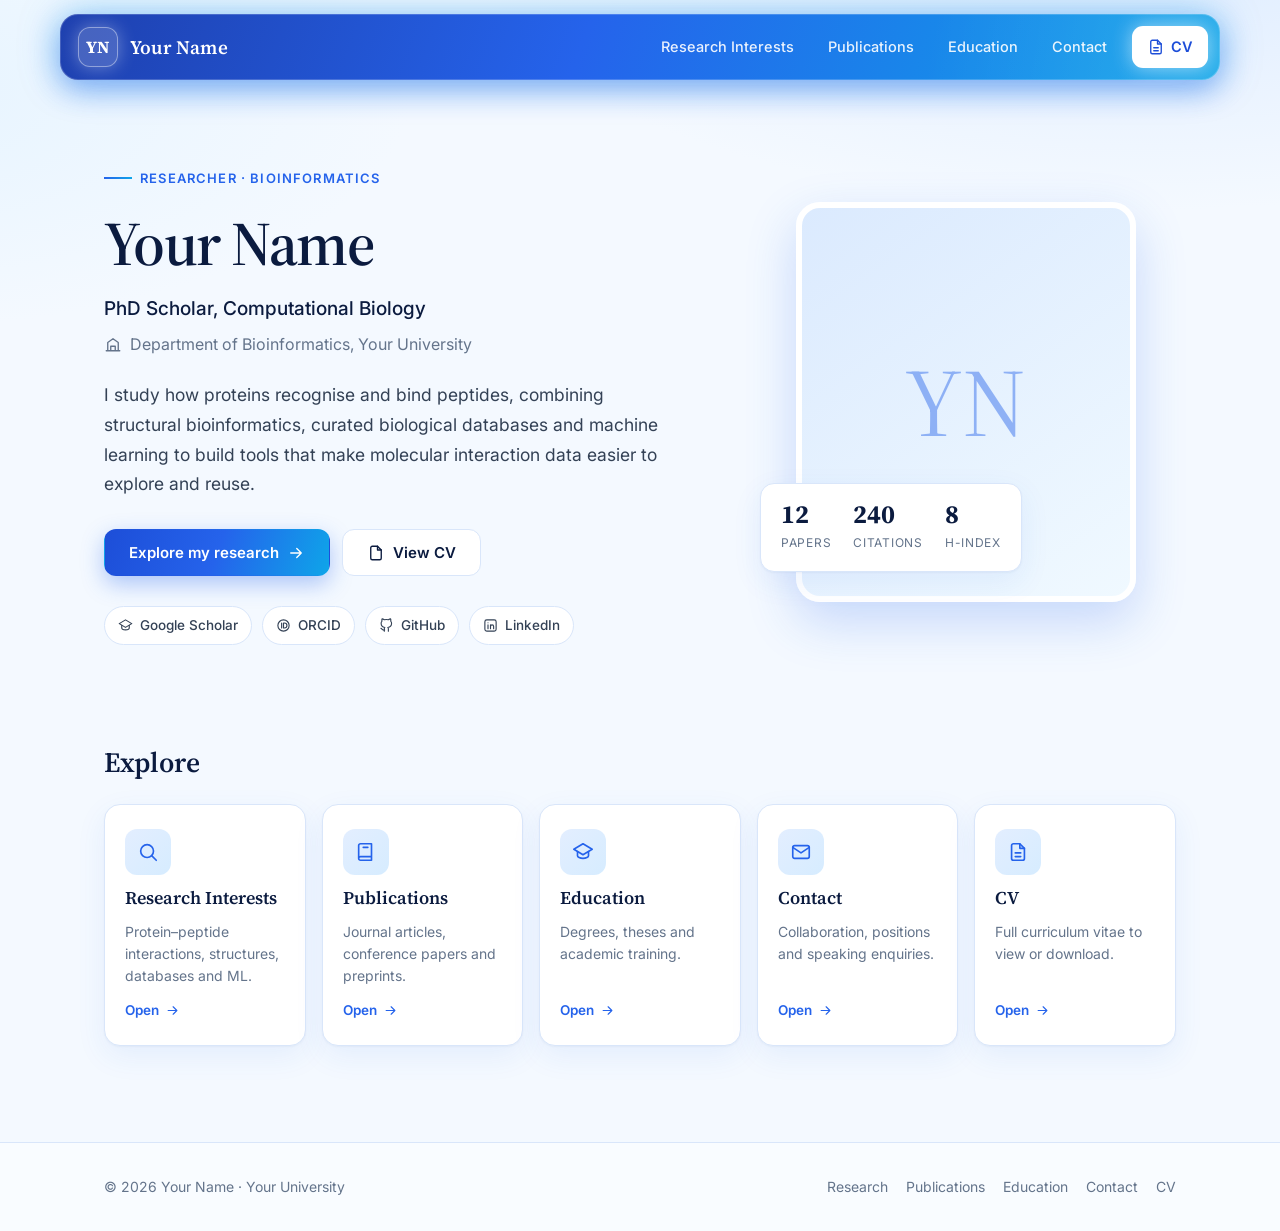
==== index.html @ ebce8772 "Add files via upload" ====
<!DOCTYPE html>
<html lang="en">
<head>
  <meta charset="UTF-8">
  <meta name="viewport" content="width=device-width, initial-scale=1.0">
  <meta name="description" content="Academic portfolio of Your Name — research in bioinformatics and protein–peptide interactions.">
  <title>Your Name | Researcher</title>
  <link rel="preconnect" href="https://fonts.googleapis.com">
  <link rel="preconnect" href="https://fonts.gstatic.com" crossorigin>
  <link href="https://fonts.googleapis.com/css2?family=Inter:wght@400;500;600;700&family=Source+Serif+4:opsz,wght@8..60,500;8..60,600;8..60,700&display=swap" rel="stylesheet">
  <link rel="stylesheet" href="styles.css">
</head>
<body>

<header class="site-header">
  <div class="navbar">
    <a href="index.html" class="brand" aria-label="Home">
      <span class="brand-mark">YN</span>
      <span class="brand-name">Your Name</span>
    </a>
    <button class="menu-toggle" id="menuToggle" aria-label="Open menu" aria-expanded="false">
      <svg class="icon" viewBox="0 0 24 24"><path d="M4 7h16M4 12h16M4 17h16"/></svg>
    </button>
    <ul class="nav-links" id="navLinks">
      <li><a href="research.html">Research Interests</a></li>
      <li><a href="publications.html">Publications</a></li>
      <li><a href="education.html">Education</a></li>
      <li><a href="contact.html">Contact</a></li>
      <li><a href="cv.html" class="nav-cv"><svg class="icon" viewBox="0 0 24 24"><path d="M14 3H7a2 2 0 0 0-2 2v14a2 2 0 0 0 2 2h10a2 2 0 0 0 2-2V8z"/><path d="M14 3v5h5M9 13h6M9 17h6"/></svg>CV</a></li>
    </ul>
  </div>
</header>

<main>
  <section class="hero">
    <div class="container hero-grid">
      <div class="reveal">
        <div class="eyebrow">Researcher · Bioinformatics</div>
        <h1>Your Name</h1>
        <div class="role">PhD Scholar, Computational Biology</div>
        <div class="affil">
          <svg class="icon" viewBox="0 0 24 24"><path d="M3 21h18M5 21V10l7-5 7 5v11M9 21v-6h6v6"/></svg>
          Department of Bioinformatics, Your University
        </div>
        <p class="lead">
          I study how proteins recognise and bind peptides, combining structural bioinformatics,
          curated biological databases and machine learning to build tools that make
          molecular interaction data easier to explore and reuse.
        </p>
        <div class="btn-row">
          <a href="research.html" class="btn btn-primary">
            Explore my research
            <svg class="icon" viewBox="0 0 24 24"><path d="M5 12h14M13 6l6 6-6 6"/></svg>
          </a>
          <a href="cv.html" class="btn btn-ghost">
            <svg class="icon" viewBox="0 0 24 24"><path d="M14 3H7a2 2 0 0 0-2 2v14a2 2 0 0 0 2 2h10a2 2 0 0 0 2-2V8z"/><path d="M14 3v5h5"/></svg>
            View CV
          </a>
        </div>
        <div class="socials">
          <a class="social" href="https://scholar.google.com/" target="_blank" rel="noopener">
            <svg class="icon" viewBox="0 0 24 24"><path d="M2 9l10-6 10 6-10 6z"/><path d="M6 11.5V16c0 1.5 2.7 3 6 3s6-1.5 6-3v-4.5"/></svg>Google Scholar</a>
          <a class="social" href="https://orcid.org/" target="_blank" rel="noopener">
            <svg class="icon" viewBox="0 0 24 24"><circle cx="12" cy="12" r="9"/><path d="M9 8v8M12 8h1.5a4 4 0 0 1 0 8H12z"/></svg>ORCID</a>
          <a class="social" href="https://github.com/" target="_blank" rel="noopener">
            <svg class="icon" viewBox="0 0 24 24"><path d="M9 19c-4 1.5-4-2-6-2.5M15 21v-3.5a3 3 0 0 0-.9-2.4c3-.3 6-1.5 6-6.6a5 5 0 0 0-1.4-3.6 4.7 4.7 0 0 0-.1-3.5s-1.1-.3-3.6 1.4a12.4 12.4 0 0 0-6.5 0C6 1.1 4.9 1.4 4.9 1.4a4.7 4.7 0 0 0-.1 3.5A5 5 0 0 0 3.4 8.5c0 5.1 3 6.3 6 6.6a3 3 0 0 0-.9 2.4V21"/></svg>GitHub</a>
          <a class="social" href="https://www.linkedin.com/" target="_blank" rel="noopener">
            <svg class="icon" viewBox="0 0 24 24"><rect x="3" y="3" width="18" height="18" rx="3"/><path d="M8 11v6M8 7.5v.01M12 17v-6M12 13.5a2.5 2.5 0 0 1 5 0V17"/></svg>LinkedIn</a>
        </div>
      </div>

      <div class="portrait-wrap reveal">
        <div class="portrait">
          <!-- Replace profile.jpg with your photo -->
          <img src="profile.jpg" alt="Portrait of Your Name">
          <span class="initials">YN</span>
        </div>
        <div class="stat-card">
          <div class="stat"><strong>12</strong><span>Papers</span></div>
          <div class="stat"><strong>240</strong><span>Citations</span></div>
          <div class="stat"><strong>8</strong><span>h-index</span></div>
        </div>
      </div>
    </div>
  </section>

  <section class="explore">
    <div class="container">
      <h2 class="reveal">Explore</h2>
      <div class="explore-grid">
        <a href="research.html" class="card explore-card reveal">
          <div class="r-icon"><svg class="icon" viewBox="0 0 24 24"><circle cx="11" cy="11" r="7"/><path d="M21 21l-5-5"/></svg></div>
          <h3>Research Interests</h3>
          <p>Protein–peptide interactions, structures, databases and ML.</p>
          <span class="go">Open <svg class="icon" viewBox="0 0 24 24"><path d="M5 12h14M13 6l6 6-6 6"/></svg></span>
        </a>
        <a href="publications.html" class="card explore-card reveal">
          <div class="r-icon"><svg class="icon" viewBox="0 0 24 24"><path d="M4 19V5a2 2 0 0 1 2-2h12v18H6a2 2 0 0 1-2-2zM4 19a2 2 0 0 1 2-2h12M9 7h5"/></svg></div>
          <h3>Publications</h3>
          <p>Journal articles, conference papers and preprints.</p>
          <span class="go">Open <svg class="icon" viewBox="0 0 24 24"><path d="M5 12h14M13 6l6 6-6 6"/></svg></span>
        </a>
        <a href="education.html" class="card explore-card reveal">
          <div class="r-icon"><svg class="icon" viewBox="0 0 24 24"><path d="M2 9l10-6 10 6-10 6z"/><path d="M6 11.5V16c0 1.5 2.7 3 6 3s6-1.5 6-3v-4.5"/></svg></div>
          <h3>Education</h3>
          <p>Degrees, theses and academic training.</p>
          <span class="go">Open <svg class="icon" viewBox="0 0 24 24"><path d="M5 12h14M13 6l6 6-6 6"/></svg></span>
        </a>
        <a href="contact.html" class="card explore-card reveal">
          <div class="r-icon"><svg class="icon" viewBox="0 0 24 24"><rect x="3" y="5" width="18" height="14" rx="2"/><path d="M3 7l9 6 9-6"/></svg></div>
          <h3>Contact</h3>
          <p>Collaboration, positions and speaking enquiries.</p>
          <span class="go">Open <svg class="icon" viewBox="0 0 24 24"><path d="M5 12h14M13 6l6 6-6 6"/></svg></span>
        </a>
        <a href="cv.html" class="card explore-card reveal">
          <div class="r-icon"><svg class="icon" viewBox="0 0 24 24"><path d="M14 3H7a2 2 0 0 0-2 2v14a2 2 0 0 0 2 2h10a2 2 0 0 0 2-2V8z"/><path d="M14 3v5h5M9 13h6M9 17h6"/></svg></div>
          <h3>CV</h3>
          <p>Full curriculum vitae to view or download.</p>
          <span class="go">Open <svg class="icon" viewBox="0 0 24 24"><path d="M5 12h14M13 6l6 6-6 6"/></svg></span>
        </a>
      </div>
    </div>
  </section>
</main>

<footer>
  <div class="container foot">
    <span>© <span id="year">2026</span> Your Name · Your University</span>
    <nav><a href="research.html">Research</a><a href="publications.html">Publications</a><a href="education.html">Education</a><a href="contact.html">Contact</a><a href="cv.html">CV</a></nav>
  </div>
</footer>

<script src="script.js"></script>
</body>
</html>
---- styles.css ----
/* =========================================================
   Portfolio — shared stylesheet (used by every page)
   ========================================================= */

:root {
  --bg: #f4f9ff;            /* very light blue page background */
  --bg-2: #eaf3ff;
  --surface: #ffffff;
  --ink: #0b1b3f;
  --text: #334155;
  --muted: #64748b;
  --line: #d9e6fa;
  --accent: #2563eb;
  --accent-strong: #1d4ed8;
  --accent-soft: #e3eeff;
  --sky: #0ea5e9;
  --gold: #b7791f;
  --shadow: 0 1px 2px rgba(15,40,100,.04), 0 10px 30px rgba(37,99,235,.08);
  --radius: 16px;
  --serif: "Source Serif 4", Georgia, serif;
  --sans: "Inter", system-ui, -apple-system, "Segoe UI", Roboto, sans-serif;
}

*, *::before, *::after { margin: 0; padding: 0; box-sizing: border-box; }
html { scroll-behavior: smooth; }
body {
  font-family: var(--sans);
  background:
    radial-gradient(1200px 500px at 90% -10%, #dcebff 0%, transparent 60%),
    radial-gradient(900px 400px at -10% 10%, #e6f4ff 0%, transparent 60%),
    var(--bg);
  background-attachment: fixed;
  color: var(--text);
  line-height: 1.7;
  font-size: 16px;
  -webkit-font-smoothing: antialiased;
  min-height: 100vh;
  display: flex;
  flex-direction: column;
}
main { flex: 1; }
a { color: var(--accent); text-decoration: none; }
a:hover { color: var(--accent-strong); }
img { max-width: 100%; display: block; }
.container { width: 100%; max-width: 1120px; margin: 0 auto; padding: 0 24px; }
h1, h2, h3 { font-family: var(--serif); color: var(--ink); line-height: 1.25; font-weight: 600; }
svg.icon { width: 18px; height: 18px; stroke: currentColor; fill: none; stroke-width: 1.8; stroke-linecap: round; stroke-linejoin: round; flex-shrink: 0; }

/* =========================================================
   GLOWING BLUE NAVIGATION BAR
   ========================================================= */
.site-header {
  position: fixed; top: 14px; left: 0; right: 0; z-index: 100;
  padding: 0 16px;
}
.navbar {
  position: relative;
  max-width: 1160px; margin: 0 auto;
  height: 66px; padding: 0 12px 0 18px;
  display: flex; align-items: center; justify-content: space-between;
  border-radius: 18px;
  background: linear-gradient(110deg, #1e40af 0%, #2563eb 45%, #0ea5e9 100%);
  box-shadow:
    0 0 0 1px rgba(255,255,255,.18) inset,
    0 10px 30px rgba(37,99,235,.45),
    0 0 40px rgba(14,165,233,.35);
  animation: navGlow 4s ease-in-out infinite;
  overflow: visible;
}
/* moving light sweep across the bar */
.navbar::before {
  content: ""; position: absolute; inset: 0; border-radius: inherit; pointer-events: none;
  background: linear-gradient(100deg, transparent 30%, rgba(255,255,255,.22) 50%, transparent 70%);
  background-size: 250% 100%;
  animation: navShine 6s linear infinite;
}
@keyframes navGlow {
  0%, 100% { box-shadow: 0 0 0 1px rgba(255,255,255,.18) inset, 0 10px 30px rgba(37,99,235,.40), 0 0 34px rgba(14,165,233,.28); }
  50%      { box-shadow: 0 0 0 1px rgba(255,255,255,.22) inset, 0 12px 38px rgba(37,99,235,.55), 0 0 60px rgba(14,165,233,.50); }
}
@keyframes navShine { from { background-position: 150% 0; } to { background-position: -100% 0; } }

.brand { display: flex; align-items: center; gap: 12px; color: #fff; position: relative; z-index: 1; }
.brand:hover { color: #fff; }
.brand-mark {
  width: 40px; height: 40px; border-radius: 12px;
  background: rgba(255,255,255,.18); border: 1px solid rgba(255,255,255,.4);
  display: grid; place-items: center;
  font-family: var(--serif); font-weight: 700; font-size: 17px;
  box-shadow: 0 0 18px rgba(255,255,255,.35);
}
.brand-name { font-family: var(--serif); font-weight: 600; font-size: 19px; letter-spacing: .01em; }

.nav-links { display: flex; align-items: center; gap: 4px; list-style: none; position: relative; z-index: 1; }
.nav-links a {
  display: flex; align-items: center; gap: 6px;
  padding: 9px 15px; border-radius: 11px;
  color: rgba(255,255,255,.9); font-size: 14.5px; font-weight: 500;
  transition: background .25s, color .25s, box-shadow .25s, text-shadow .25s;
}
.nav-links a:hover {
  color: #fff; background: rgba(255,255,255,.14);
  text-shadow: 0 0 12px rgba(255,255,255,.8);
}
.nav-links a.active {
  color: #fff; background: rgba(255,255,255,.2);
  box-shadow: 0 0 0 1px rgba(255,255,255,.35) inset, 0 0 22px rgba(255,255,255,.35);
  text-shadow: 0 0 10px rgba(255,255,255,.7);
}
.nav-links a.nav-cv {
  margin-left: 6px; background: #fff; color: var(--accent-strong); font-weight: 600;
  box-shadow: 0 0 20px rgba(255,255,255,.55);
}
.nav-links a.nav-cv:hover { background: #fff; color: var(--accent-strong); text-shadow: none; box-shadow: 0 0 30px rgba(255,255,255,.9); transform: translateY(-1px); }
.nav-links a.nav-cv.active { outline: 2px solid rgba(255,255,255,.7); outline-offset: 2px; }

.menu-toggle {
  display: none; position: relative; z-index: 1;
  background: rgba(255,255,255,.15); border: 1px solid rgba(255,255,255,.35); border-radius: 11px;
  width: 44px; height: 44px; cursor: pointer; color: #fff;
  align-items: center; justify-content: center;
}
.menu-toggle svg { width: 22px; height: 22px; }

/* =========================================================
   BUTTONS / COMMON
   ========================================================= */
.btn-row { display: flex; flex-wrap: wrap; gap: 12px; }
.btn {
  display: inline-flex; align-items: center; gap: 8px;
  padding: 13px 24px; border-radius: 12px; border: 1px solid transparent;
  font: 600 15px var(--sans); cursor: pointer; transition: all .2s;
}
.btn-primary {
  background: linear-gradient(110deg, #1d4ed8, #2563eb 50%, #0ea5e9); color: #fff;
  box-shadow: 0 8px 22px rgba(37,99,235,.35);
}
.btn-primary:hover { color: #fff; transform: translateY(-2px); box-shadow: 0 12px 30px rgba(37,99,235,.5); }
.btn-ghost { background: var(--surface); border-color: var(--line); color: var(--ink); }
.btn-ghost:hover { border-color: var(--accent); color: var(--accent); }

.eyebrow {
  display: inline-flex; align-items: center; gap: 8px;
  font-size: 13px; font-weight: 600; letter-spacing: .09em; text-transform: uppercase;
  color: var(--accent); margin-bottom: 16px;
}
.eyebrow::before { content: ""; width: 28px; height: 2px; background: linear-gradient(90deg, var(--accent), var(--sky)); }

.card {
  background: var(--surface); border: 1px solid var(--line); border-radius: var(--radius);
  box-shadow: var(--shadow);
}
.r-icon {
  width: 46px; height: 46px; border-radius: 12px; flex-shrink: 0;
  background: linear-gradient(135deg, var(--accent-soft), #d6ecff); color: var(--accent);
  display: grid; place-items: center;
}
.r-icon svg.icon { width: 22px; height: 22px; }
.tags { display: flex; flex-wrap: wrap; gap: 8px; }
.tag { font-size: 12.5px; padding: 4px 10px; border-radius: 6px; background: var(--accent-soft); color: var(--accent-strong); font-weight: 500; }

/* =========================================================
   PAGE HEADER (inner pages)
   ========================================================= */
.page-hero { padding: 150px 0 56px; position: relative; }
.page-hero::after {
  content: ""; position: absolute; left: 0; right: 0; bottom: 0; height: 1px;
  background: linear-gradient(90deg, transparent, var(--line) 20%, var(--line) 80%, transparent);
}
.crumbs { font-size: 13.5px; color: var(--muted); margin-bottom: 14px; display: flex; gap: 8px; align-items: center; }
.crumbs a { color: var(--muted); }
.crumbs a:hover { color: var(--accent); }
.page-hero h1 { font-size: clamp(36px, 5vw, 52px); letter-spacing: -.02em; margin-bottom: 12px; }
.page-hero p { font-size: 18px; color: var(--muted); max-width: 680px; }
.page-body { padding: 56px 0 96px; }

/* =========================================================
   HOME
   ========================================================= */
.hero { padding: 160px 0 80px; }
.hero-grid { display: grid; grid-template-columns: 1.4fr 1fr; gap: 64px; align-items: center; }
.hero h1 { font-size: clamp(40px, 6vw, 62px); letter-spacing: -.02em; margin-bottom: 10px; }
.hero .role { font-size: 19px; color: var(--ink); font-weight: 500; margin-bottom: 6px; }
.hero .affil { color: var(--muted); margin-bottom: 22px; display: flex; align-items: center; gap: 8px; }
.hero .lead { font-size: 17.5px; max-width: 580px; margin-bottom: 30px; }
.hero .btn-row { margin-bottom: 30px; }
.socials { display: flex; gap: 10px; flex-wrap: wrap; }
.social {
  display: inline-flex; align-items: center; gap: 7px;
  padding: 7px 13px; border: 1px solid var(--line); border-radius: 999px;
  font-size: 13.5px; font-weight: 500; color: var(--text); background: var(--surface); transition: all .2s;
}
.social:hover { border-color: var(--accent); color: var(--accent); box-shadow: 0 0 16px rgba(37,99,235,.18); }
.social svg.icon { width: 15px; height: 15px; }

.portrait-wrap { position: relative; justify-self: center; }
.portrait {
  width: 340px; height: 400px; border-radius: 24px; overflow: hidden;
  background: linear-gradient(145deg, #dbeafe, #f0f9ff);
  border: 6px solid #fff; box-shadow: 0 20px 50px rgba(37,99,235,.22);
  display: grid; place-items: center;
}
.portrait img { width: 100%; height: 100%; object-fit: cover; }
.portrait .initials { font-family: var(--serif); font-size: 96px; color: var(--accent); opacity: .45; display: none; }
.portrait.no-img .initials { display: block; }
.stat-card {
  position: absolute; left: -36px; bottom: 30px;
  background: var(--surface); border: 1px solid var(--line); border-radius: 14px;
  box-shadow: var(--shadow); padding: 16px 20px; display: flex; gap: 22px;
}
.stat strong { display: block; font-family: var(--serif); font-size: 26px; color: var(--ink); line-height: 1.1; }
.stat span { font-size: 12px; color: var(--muted); text-transform: uppercase; letter-spacing: .06em; }

.explore { padding: 20px 0 96px; }
.explore h2 { font-size: 28px; margin-bottom: 24px; }
.explore-grid { display: grid; grid-template-columns: repeat(5, 1fr); gap: 16px; }
.explore-card {
  padding: 24px 20px; display: flex; flex-direction: column; gap: 12px; color: var(--text);
  transition: transform .25s, box-shadow .25s, border-color .25s;
}
.explore-card:hover { transform: translateY(-4px); border-color: var(--accent); box-shadow: 0 16px 40px rgba(37,99,235,.18); color: var(--text); }
.explore-card h3 { font-size: 18px; }
.explore-card p { font-size: 14px; color: var(--muted); line-height: 1.55; }
.explore-card .go { margin-top: auto; font-size: 13.5px; font-weight: 600; color: var(--accent); display: flex; align-items: center; gap: 6px; }
.explore-card .go svg.icon { width: 15px; height: 15px; transition: transform .2s; }
.explore-card:hover .go svg.icon { transform: translateX(4px); }

/* =========================================================
   RESEARCH
   ========================================================= */
.research-grid { display: grid; grid-template-columns: repeat(2, 1fr); gap: 22px; }
.r-card { padding: 32px; transition: border-color .25s, transform .25s, box-shadow .25s; }
.r-card:hover { border-color: var(--accent); transform: translateY(-4px); box-shadow: 0 16px 40px rgba(37,99,235,.15); }
.r-card .r-icon { margin-bottom: 18px; }
.r-card h3 { font-size: 21px; margin-bottom: 10px; }
.r-card p { margin-bottom: 16px; }
.focus-box { margin-top: 28px; padding: 30px 32px; display: flex; gap: 20px; align-items: flex-start; }
.focus-box h3 { font-size: 20px; margin-bottom: 6px; }

/* =========================================================
   PUBLICATIONS
   ========================================================= */
.pub-toolbar { display: flex; justify-content: space-between; align-items: center; flex-wrap: wrap; gap: 16px; margin-bottom: 24px; }
.filters { display: flex; gap: 8px; flex-wrap: wrap; }
.filter {
  padding: 8px 16px; border-radius: 999px; border: 1px solid var(--line); background: var(--surface);
  font: 500 14px var(--sans); color: var(--text); cursor: pointer; transition: all .2s;
}
.filter:hover { border-color: var(--accent); color: var(--accent); }
.filter.active { background: var(--accent); color: #fff; border-color: var(--accent); box-shadow: 0 0 18px rgba(37,99,235,.35); }
.pub-note { font-size: 13.5px; color: var(--muted); }
.pub-list { list-style: none; display: flex; flex-direction: column; gap: 14px; }
.pub { display: grid; grid-template-columns: 80px 1fr; gap: 24px; padding: 26px 28px; }
.pub.hidden { display: none; }
.pub-year { font-family: var(--serif); font-size: 22px; color: var(--accent); font-weight: 600; }
.pub-title { font-family: var(--serif); font-size: 19px; color: var(--ink); font-weight: 600; line-height: 1.4; margin-bottom: 6px; }
.pub-authors { font-size: 15px; margin-bottom: 4px; }
.pub-authors .me { color: var(--ink); font-weight: 600; text-decoration: underline; text-decoration-color: var(--accent); text-underline-offset: 3px; }
.pub-venue { font-size: 15px; color: var(--muted); font-style: italic; margin-bottom: 12px; }
.pub-meta { display: flex; flex-wrap: wrap; gap: 8px; align-items: center; }
.badge { font-size: 11.5px; font-weight: 600; letter-spacing: .05em; text-transform: uppercase; padding: 3px 9px; border-radius: 5px; }
.badge.journal { background: var(--accent-soft); color: var(--accent-strong); }
.badge.conference { background: #fdf3e2; color: var(--gold); }
.badge.preprint { background: #f1f5f9; color: var(--muted); border: 1px solid var(--line); }
.pub-link {
  display: inline-flex; align-items: center; gap: 5px;
  font-size: 13px; font-weight: 600; padding: 3px 10px; border-radius: 6px;
  border: 1px solid var(--line); color: var(--text); background: var(--surface);
}
.pub-link:hover { border-color: var(--accent); color: var(--accent); }
.pub-link svg.icon { width: 13px; height: 13px; }
.pub-more { margin-top: 28px; }

/* =========================================================
   EDUCATION
   ========================================================= */
.timeline { position: relative; margin-left: 8px; }
.timeline::before { content: ""; position: absolute; left: 0; top: 8px; bottom: 8px; width: 2px; background: linear-gradient(var(--accent), var(--sky), var(--line)); }
.edu { position: relative; padding: 0 0 36px 44px; }
.edu:last-child { padding-bottom: 0; }
.edu::before {
  content: ""; position: absolute; left: -7px; top: 26px;
  width: 16px; height: 16px; border-radius: 50%;
  background: #fff; border: 3px solid var(--accent); box-shadow: 0 0 12px rgba(37,99,235,.5);
}
.edu-card { padding: 28px 30px; display: grid; grid-template-columns: 1fr auto; gap: 8px 24px; }
.edu-card h3 { font-size: 21px; }
.edu-date { font-size: 14px; font-weight: 600; color: var(--accent); white-space: nowrap; padding-top: 4px; }
.edu-inst { grid-column: 1 / -1; color: var(--ink); font-weight: 500; display: flex; align-items: center; gap: 7px; }
.edu-details { grid-column: 1 / -1; margin-top: 8px; font-size: 15px; }
.edu-details div { margin-bottom: 3px; }
.edu-details b { color: var(--ink); font-weight: 600; }

/* =========================================================
   CONTACT
   ========================================================= */
.contact-grid { display: grid; grid-template-columns: 1fr 1.25fr; gap: 28px; }
.contact-info { display: flex; flex-direction: column; gap: 14px; }
.c-item { display: flex; gap: 16px; align-items: flex-start; padding: 20px 22px; }
.c-item .r-icon { width: 42px; height: 42px; }
.c-item .r-icon svg.icon { width: 19px; height: 19px; }
.c-label { font-size: 12.5px; text-transform: uppercase; letter-spacing: .07em; color: var(--muted); font-weight: 600; }
.c-value { color: var(--ink); font-weight: 500; word-break: break-word; }
.c-value a { color: var(--ink); }
.c-value a:hover { color: var(--accent); }
.contact-form { padding: 34px; }
.contact-form h3 { font-size: 22px; margin-bottom: 6px; }
.contact-form > p { color: var(--muted); font-size: 15px; margin-bottom: 24px; }
.field-row { display: grid; grid-template-columns: 1fr 1fr; gap: 14px; }
.field { margin-bottom: 16px; }
.field label { display: block; font-size: 13.5px; font-weight: 600; color: var(--ink); margin-bottom: 6px; }
.field input, .field textarea {
  width: 100%; padding: 12px 14px; border-radius: 10px; border: 1px solid var(--line);
  background: var(--bg); color: var(--ink); font: 15px var(--sans); transition: border-color .2s, box-shadow .2s;
}
.field input:focus, .field textarea:focus { outline: none; border-color: var(--accent); box-shadow: 0 0 0 3px var(--accent-soft), 0 0 16px rgba(37,99,235,.15); }
.field textarea { resize: vertical; min-height: 140px; }
.contact-form .btn { width: 100%; justify-content: center; }

/* =========================================================
   CV
   ========================================================= */
.cv-top { display: grid; grid-template-columns: 1.2fr 1fr; gap: 28px; margin-bottom: 28px; }
.cv-download {
  padding: 40px; color: #e8f0ff; border: none; position: relative; overflow: hidden;
  background: linear-gradient(135deg, #1e3a8a 0%, #1d4ed8 55%, #0ea5e9 130%);
  box-shadow: 0 18px 44px rgba(37,99,235,.35);
}
.cv-download::after {
  content: ""; position: absolute; right: -90px; top: -90px; width: 280px; height: 280px; border-radius: 50%;
  background: radial-gradient(circle, rgba(255,255,255,.28), transparent 70%); pointer-events: none;
}
.cv-download h2 { color: #fff; font-size: 30px; margin-bottom: 10px; }
.cv-download p { color: #cfe0ff; margin-bottom: 24px; max-width: 440px; }
.cv-download .btn-primary { background: #fff; color: var(--accent-strong); box-shadow: 0 0 24px rgba(255,255,255,.4); }
.cv-download .btn-primary:hover { color: var(--accent-strong); }
.cv-download .btn-ghost { background: transparent; border-color: rgba(255,255,255,.4); color: #fff; }
.cv-download .btn-ghost:hover { border-color: #fff; color: #fff; }
.cv-updated { font-size: 13px; color: #b8cdf5; margin-top: 18px; display: flex; align-items: center; gap: 6px; position: relative; z-index: 1; }
.cv-side { padding: 30px; display: flex; flex-direction: column; gap: 22px; }
.cv-side h4 { font-size: 12.5px; text-transform: uppercase; letter-spacing: .1em; color: var(--muted); margin-bottom: 10px; font-weight: 600; }
.cv-side ul { list-style: none; }
.cv-side li { padding: 7px 0; border-bottom: 1px solid var(--line); display: flex; justify-content: space-between; gap: 16px; font-size: 15px; color: var(--ink); }
.cv-side li:last-child { border-bottom: none; }
.cv-side li span:last-child { color: var(--muted); white-space: nowrap; }
.skill-chips { display: flex; flex-wrap: wrap; gap: 8px; }
.skill-chips span { font-size: 13px; padding: 5px 12px; border-radius: 6px; background: var(--accent-soft); color: var(--accent-strong); font-weight: 500; }
.cv-viewer { overflow: hidden; }
.cv-viewer-head { display: flex; justify-content: space-between; align-items: center; padding: 16px 22px; border-bottom: 1px solid var(--line); font-weight: 600; color: var(--ink); }
.cv-viewer iframe { width: 100%; height: 820px; border: 0; display: block; background: var(--bg-2); }

/* =========================================================
   FOOTER
   ========================================================= */
footer { padding: 32px 0; border-top: 1px solid var(--line); background: rgba(255,255,255,.5); }
.foot { display: flex; justify-content: space-between; align-items: center; flex-wrap: wrap; gap: 12px; font-size: 14px; color: var(--muted); }
.foot nav { display: flex; gap: 18px; flex-wrap: wrap; }
.foot a { color: var(--muted); }
.foot a:hover { color: var(--accent); }

/* =========================================================
   ANIMATION
   ========================================================= */
.reveal { opacity: 0; transform: translateY(18px); transition: opacity .7s ease, transform .7s ease; }
.reveal.in { opacity: 1; transform: none; }
@media (prefers-reduced-motion: reduce) {
  html { scroll-behavior: auto; }
  .reveal { opacity: 1; transform: none; transition: none; }
  .navbar, .navbar::before { animation: none; }
}

/* =========================================================
   RESPONSIVE
   ========================================================= */
@media (max-width: 1000px) {
  .explore-grid { grid-template-columns: repeat(3, 1fr); }
}
@media (max-width: 960px) {
  .hero-grid { grid-template-columns: 1fr; gap: 48px; }
  .portrait-wrap { justify-self: start; }
  .contact-grid, .cv-top { grid-template-columns: 1fr; }
  .stat-card { left: auto; right: -16px; }
}
@media (max-width: 900px) {
  .menu-toggle { display: inline-flex; }
  .nav-links {
    position: absolute; top: calc(100% + 10px); left: 0; right: 0;
    flex-direction: column; align-items: stretch; gap: 4px;
    padding: 12px; border-radius: 16px;
    background: linear-gradient(160deg, #1e40af, #2563eb 60%, #0ea5e9);
    box-shadow: 0 16px 40px rgba(37,99,235,.45), 0 0 40px rgba(14,165,233,.3);
    display: none;
  }
  .nav-links.open { display: flex; }
  .nav-links a { padding: 12px 14px; font-size: 16px; }
  .nav-links a.nav-cv { margin: 6px 0 0; justify-content: center; }
}
@media (max-width: 640px) {
  .container { padding: 0 16px; }
  .site-header { top: 10px; padding: 0 10px; }
  .navbar { height: 60px; }
  .brand-name { font-size: 17px; }
  .hero { padding: 120px 0 56px; }
  .page-hero { padding: 120px 0 40px; }
  .page-body { padding: 40px 0 72px; }
  .research-grid { grid-template-columns: 1fr; }
  .explore-grid { grid-template-columns: 1fr 1fr; }
  .portrait { width: min(300px, 100%); height: 340px; }
  .portrait-wrap { justify-self: center; width: 100%; display: flex; flex-direction: column; align-items: center; }
  .stat-card { position: static; margin-top: -40px; }
  .pub { grid-template-columns: 1fr; gap: 4px; padding: 22px; }
  .pub-year { font-size: 16px; }
  .edu { padding-left: 30px; }
  .edu-card { grid-template-columns: 1fr; padding: 22px; }
  .field-row { grid-template-columns: 1fr; }
  .contact-form, .cv-download, .cv-side, .r-card { padding: 24px; }
  .focus-box { flex-direction: column; padding: 24px; }
  .cv-viewer iframe { height: 520px; }
}
@media (max-width: 420px) {
  .explore-grid { grid-template-columns: 1fr; }
}
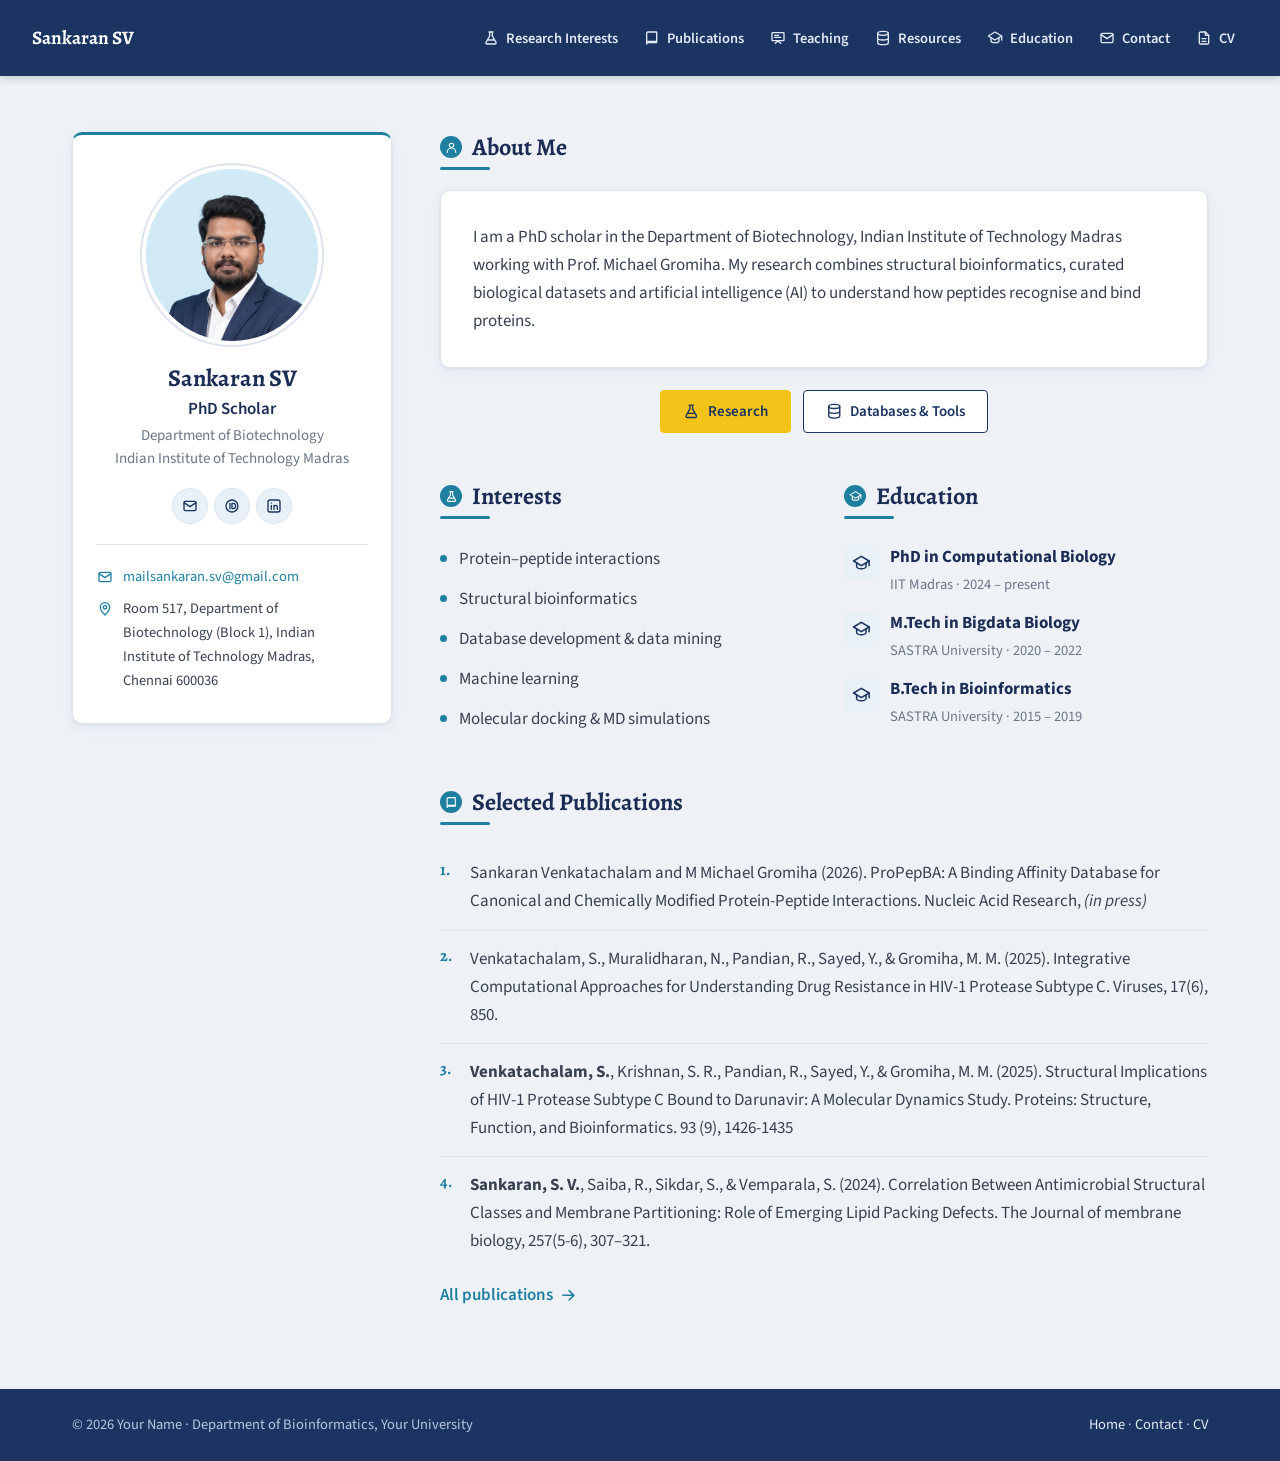
==== commit 67f60901: "Add files via upload" ====
--- a/index.html
+++ b/index.html
@@ -3,130 +3,140 @@
 <head>
   <meta charset="UTF-8">
   <meta name="viewport" content="width=device-width, initial-scale=1.0">
-  <meta name="description" content="Academic portfolio of Your Name — research in bioinformatics and protein–peptide interactions.">
-  <title>Your Name | Researcher</title>
+  <meta name="description" content="Academic homepage of Your Name — PhD scholar in bioinformatics.">
+  <title>Your Name | PhD Scholar, Bioinformatics</title>
   <link rel="preconnect" href="https://fonts.googleapis.com">
   <link rel="preconnect" href="https://fonts.gstatic.com" crossorigin>
-  <link href="https://fonts.googleapis.com/css2?family=Inter:wght@400;500;600;700&family=Source+Serif+4:opsz,wght@8..60,500;8..60,600;8..60,700&display=swap" rel="stylesheet">
+  <link href="https://fonts.googleapis.com/css2?family=Alegreya:wght@500;700&family=Source+Sans+3:ital,wght@0,400;0,600;0,700;1,400&display=swap" rel="stylesheet">
   <link rel="stylesheet" href="styles.css">
 </head>
 <body>
 
 <header class="site-header">
-  <div class="navbar">
+  <div class="container nav">
     <a href="index.html" class="brand" aria-label="Home">
-      <span class="brand-mark">YN</span>
-      <span class="brand-name">Your Name</span>
+      
+      <span class="brand-text">
+        <span class="brand-name">Sankaran SV</span>
+        <span class="brand-sub">PhD Scholar</span>
+      </span>
     </a>
-    <button class="menu-toggle" id="menuToggle" aria-label="Open menu" aria-expanded="false">
-      <svg class="icon" viewBox="0 0 24 24"><path d="M4 7h16M4 12h16M4 17h16"/></svg>
-    </button>
-    <ul class="nav-links" id="navLinks">
-      <li><a href="research.html">Research Interests</a></li>
-      <li><a href="publications.html">Publications</a></li>
-      <li><a href="education.html">Education</a></li>
-      <li><a href="contact.html">Contact</a></li>
-      <li><a href="cv.html" class="nav-cv"><svg class="icon" viewBox="0 0 24 24"><path d="M14 3H7a2 2 0 0 0-2 2v14a2 2 0 0 0 2 2h10a2 2 0 0 0 2-2V8z"/><path d="M14 3v5h5M9 13h6M9 17h6"/></svg>CV</a></li>
-    </ul>
+    <button class="menu-toggle" id="menuToggle" aria-label="Open menu" aria-expanded="false"><svg class="i" viewBox="0 0 24 24"><path d="M4 7h16M4 12h16M4 17h16"/></svg></button>
+    <nav aria-label="Main">
+      <ul class="nav-links" id="navLinks">
+        <li><a href="research.html"><svg class="i" viewBox="0 0 24 24"><path d="M9 3h6M10 3v6L4.5 18.5A1.7 1.7 0 0 0 6 21h12a1.7 1.7 0 0 0 1.5-2.5L14 9V3M7 15h10"/></svg><span>Research Interests</span></a></li>
+        <li><a href="publications.html"><svg class="i" viewBox="0 0 24 24"><path d="M4 19V5a2 2 0 0 1 2-2h13v16H6a2 2 0 0 0-2 2zM4 19a2 2 0 0 1 2-2h13"/></svg><span>Publications</span></a></li>
+        <li><a href="teaching.html"><svg class="i" viewBox="0 0 24 24"><rect x="3" y="4" width="18" height="12" rx="1"/><path d="M8 20l4-4 4 4M7 8h6M7 11h9"/></svg><span>Teaching</span></a></li>
+        <li><a href="resources.html"><svg class="i" viewBox="0 0 24 24"><ellipse cx="12" cy="5" rx="8" ry="3"/><path d="M4 5v7c0 1.7 3.6 3 8 3s8-1.3 8-3V5M4 12v7c0 1.7 3.6 3 8 3s8-1.3 8-3v-7"/></svg><span>Resources</span></a></li>
+        <li><a href="education.html"><svg class="i" viewBox="0 0 24 24"><path d="M2 9l10-6 10 6-10 6z"/><path d="M6 11.5V16c0 1.5 2.7 3 6 3s6-1.5 6-3v-4.5M22 9v6"/></svg><span>Education</span></a></li>
+        <li><a href="contact.html"><svg class="i" viewBox="0 0 24 24"><rect x="3" y="5" width="18" height="14" rx="2"/><path d="M3 7l9 6 9-6"/></svg><span>Contact</span></a></li>
+        <li><a href="cv.html"><svg class="i" viewBox="0 0 24 24"><path d="M14 3H7a2 2 0 0 0-2 2v14a2 2 0 0 0 2 2h10a2 2 0 0 0 2-2V8z"/><path d="M14 3v5h5M9 13h6M9 17h6"/></svg><span>CV</span></a></li>
+      </ul>
+    </nav>
   </div>
 </header>
 
 <main>
-  <section class="hero">
-    <div class="container hero-grid">
-      <div class="reveal">
-        <div class="eyebrow">Researcher · Bioinformatics</div>
-        <h1>Your Name</h1>
-        <div class="role">PhD Scholar, Computational Biology</div>
-        <div class="affil">
-          <svg class="icon" viewBox="0 0 24 24"><path d="M3 21h18M5 21V10l7-5 7 5v11M9 21v-6h6v6"/></svg>
-          Department of Bioinformatics, Your University
+  <section class="page-body">
+    <div class="container profile-grid">
+
+      <aside class="card profile-card">
+        <div class="avatar">
+          <!-- Put your photo in this folder as profile.jpg -->
+          <img src="Sankaran_SV.jpg" alt="Photo of Your Name">
+          <span class="initials">YN</span>
         </div>
-        <p class="lead">
-          I study how proteins recognise and bind peptides, combining structural bioinformatics,
-          curated biological databases and machine learning to build tools that make
-          molecular interaction data easier to explore and reuse.
-        </p>
-        <div class="btn-row">
-          <a href="research.html" class="btn btn-primary">
-            Explore my research
-            <svg class="icon" viewBox="0 0 24 24"><path d="M5 12h14M13 6l6 6-6 6"/></svg>
-          </a>
-          <a href="cv.html" class="btn btn-ghost">
-            <svg class="icon" viewBox="0 0 24 24"><path d="M14 3H7a2 2 0 0 0-2 2v14a2 2 0 0 0 2 2h10a2 2 0 0 0 2-2V8z"/><path d="M14 3v5h5"/></svg>
-            View CV
-          </a>
+        <h2>Sankaran SV</h2>
+        <div class="role">PhD Scholar</div>
+        <div class="org">Department of Biotechnology<br>Indian Institute of Technology Madras</div>
+        <div class="icons">
+          <a href="mailsankaran.sv@gmail.com" title="Email" aria-label="Email"><svg class="i" viewBox="0 0 24 24"><rect x="3" y="5" width="18" height="14" rx="2"/><path d="M3 7l9 6 9-6"/></svg></a>
+          <!-- <a href="https://scholar.google.com/citations?user=1OGzetcAAAAJ&hl=en&oi=ao" title="Google Scholar" aria-label="Google Scholar" target="_blank" rel="noopener"><svg class="i" viewBox="0 0 24 24"><path d="M2 9l10-6 10 6-10 6z"/><path d="M6 11.5V16c0 1.5 2.7 3 6 3s6-1.5 6-3v-4.5"/></svg></a> !-->
+          <a href="https://orcid.org/" title="ORCID" aria-label="ORCID" target="_blank" rel="noopener"><svg class="i" viewBox="0 0 24 24"><circle cx="12" cy="12" r="9"/><path d="M9 8v8M12 8h1.5a4 4 0 0 1 0 8H12z"/></svg></a>
+          <!-- <a href="https://www.researchgate.net/" title="ResearchGate" aria-label="ResearchGate" target="_blank" rel="noopener"><svg class="i" viewBox="0 0 24 24"><rect x="3" y="3" width="18" height="18" rx="3"/><path d="M8 17V8h3a2.5 2.5 0 0 1 0 5H8M11 13l3 4"/></svg></a> -->
+          <!-- <a href="https://github.com/" title="GitHub" aria-label="GitHub" target="_blank" rel="noopener"><svg class="i" viewBox="0 0 24 24"><path d="M9 19c-4 1.5-4-2-6-2.5M15 21v-3.5a3 3 0 0 0-.9-2.4c3-.3 6-1.5 6-6.6a5 5 0 0 0-1.4-3.6 4.7 4.7 0 0 0-.1-3.5s-1.1-.3-3.6 1.4a12.4 12.4 0 0 0-6.5 0C6 1.1 4.9 1.4 4.9 1.4a4.7 4.7 0 0 0-.1 3.5A5 5 0 0 0 3.4 8.5c0 5.1 3 6.3 6 6.6a3 3 0 0 0-.9 2.4V21"/></svg></a> -->
+          <a href="https://www.linkedin.com/" title="LinkedIn" aria-label="LinkedIn" target="_blank" rel="noopener"><svg class="i" viewBox="0 0 24 24"><rect x="3" y="3" width="18" height="18" rx="3"/><path d="M8 11v6M8 7.5v.01M12 17v-6M12 13.5a2.5 2.5 0 0 1 5 0V17"/></svg></a>
         </div>
-        <div class="socials">
-          <a class="social" href="https://scholar.google.com/" target="_blank" rel="noopener">
-            <svg class="icon" viewBox="0 0 24 24"><path d="M2 9l10-6 10 6-10 6z"/><path d="M6 11.5V16c0 1.5 2.7 3 6 3s6-1.5 6-3v-4.5"/></svg>Google Scholar</a>
-          <a class="social" href="https://orcid.org/" target="_blank" rel="noopener">
-            <svg class="icon" viewBox="0 0 24 24"><circle cx="12" cy="12" r="9"/><path d="M9 8v8M12 8h1.5a4 4 0 0 1 0 8H12z"/></svg>ORCID</a>
-          <a class="social" href="https://github.com/" target="_blank" rel="noopener">
-            <svg class="icon" viewBox="0 0 24 24"><path d="M9 19c-4 1.5-4-2-6-2.5M15 21v-3.5a3 3 0 0 0-.9-2.4c3-.3 6-1.5 6-6.6a5 5 0 0 0-1.4-3.6 4.7 4.7 0 0 0-.1-3.5s-1.1-.3-3.6 1.4a12.4 12.4 0 0 0-6.5 0C6 1.1 4.9 1.4 4.9 1.4a4.7 4.7 0 0 0-.1 3.5A5 5 0 0 0 3.4 8.5c0 5.1 3 6.3 6 6.6a3 3 0 0 0-.9 2.4V21"/></svg>GitHub</a>
-          <a class="social" href="https://www.linkedin.com/" target="_blank" rel="noopener">
-            <svg class="icon" viewBox="0 0 24 24"><rect x="3" y="3" width="18" height="18" rx="3"/><path d="M8 11v6M8 7.5v.01M12 17v-6M12 13.5a2.5 2.5 0 0 1 5 0V17"/></svg>LinkedIn</a>
+  
+        <div class="profile-meta">
+          <div><svg class="i" viewBox="0 0 24 24"><rect x="3" y="5" width="18" height="14" rx="2"/><path d="M3 7l9 6 9-6"/></svg><a href="mailto:you@university.edu">mailsankaran.sv@gmail.com</a></div>
+          <div><svg class="i" viewBox="0 0 24 24"><path d="M12 21s-7-6.2-7-11.5a7 7 0 0 1 14 0C19 14.8 12 21 12 21z"/><circle cx="12" cy="9.5" r="2.5"/></svg><span>Room 517, Department of Biotechnology (Block 1), Indian Institute of Technology Madras, Chennai 600036</span></div>
         </div>
+      </aside>
+
+      <div>
+        <section class="block">
+          <h2 class="section-h"><span class="dot"><svg class="i" viewBox="0 0 24 24"><circle cx="12" cy="8" r="4"/><path d="M4 21a8 8 0 0 1 16 0"/></svg></span>About Me</h2>
+          <div class="card bio-card">
+            <p>I am a PhD scholar in the Department of Biotechnology, Indian Institute of Technology Madras working with
+               Prof. Michael Gromiha. My research combines structural bioinformatics, curated biological
+               datasets and artificial intelligence (AI) to understand how peptides recognise and bind proteins.</p>            
+          </div>
+          <div class="home-actions">
+            <a class="btn btn-gold" href="research.html"><svg class="i" viewBox="0 0 24 24"><path d="M9 3h6M10 3v6L4.5 18.5A1.7 1.7 0 0 0 6 21h12a1.7 1.7 0 0 0 1.5-2.5L14 9V3M7 15h10"/></svg> Research</a>
+            <a class="btn btn-line" href="resources.html"><svg class="i" viewBox="0 0 24 24"><ellipse cx="12" cy="5" rx="8" ry="3"/><path d="M4 5v7c0 1.7 3.6 3 8 3s8-1.3 8-3V5M4 12v7c0 1.7 3.6 3 8 3s8-1.3 8-3v-7"/></svg> Databases &amp; Tools</a>
+          </div>
+        </section>
+
+        <section class="block two-col">
+          <div>
+            <h2 class="section-h"><span class="dot"><svg class="i" viewBox="0 0 24 24"><path d="M9 3h6M10 3v6L4.5 18.5A1.7 1.7 0 0 0 6 21h12a1.7 1.7 0 0 0 1.5-2.5L14 9V3M7 15h10"/></svg></span>Interests</h2>
+            <ul class="interests">
+              <li>Protein–peptide interactions</li>
+              <li>Structural bioinformatics</li>
+              <li>Database development &amp; data mining</li>
+              <li>Machine learning</li>
+              <li>Molecular docking &amp; MD simulations</li>
+            </ul>
+          </div>
+          <div>
+            <h2 class="section-h"><span class="dot"><svg class="i" viewBox="0 0 24 24"><path d="M2 9l10-6 10 6-10 6z"/><path d="M6 11.5V16c0 1.5 2.7 3 6 3s6-1.5 6-3v-4.5M22 9v6"/></svg></span>Education</h2>
+            <ul class="edu-mini">
+              <li><div class="cap"><svg class="i" viewBox="0 0 24 24"><path d="M2 9l10-6 10 6-10 6z"/><path d="M6 11.5V16c0 1.5 2.7 3 6 3s6-1.5 6-3v-4.5M22 9v6"/></svg></div><div><strong>PhD in Computational Biology</strong><span>IIT Madras · 2024 – present</span></div></li>
+              <li><div class="cap"><svg class="i" viewBox="0 0 24 24"><path d="M2 9l10-6 10 6-10 6z"/><path d="M6 11.5V16c0 1.5 2.7 3 6 3s6-1.5 6-3v-4.5M22 9v6"/></svg></div><div><strong>M.Tech in Bigdata Biology</strong><span>SASTRA University · 2020 – 2022</span></div></li>
+              <li><div class="cap"><svg class="i" viewBox="0 0 24 24"><path d="M2 9l10-6 10 6-10 6z"/><path d="M6 11.5V16c0 1.5 2.7 3 6 3s6-1.5 6-3v-4.5M22 9v6"/></svg></div><div><strong>B.Tech  in Bioinformatics</strong><span>SASTRA University · 2015 – 2019</span></div></li>
+            </ul>
+          </div>
+        </section>
+
+        
+        <section class="block" style="margin-bottom:0">
+          <h2 class="section-h"><span class="dot"><svg class="i" viewBox="0 0 24 24"><path d="M4 19V5a2 2 0 0 1 2-2h13v16H6a2 2 0 0 0-2 2zM4 19a2 2 0 0 1 2-2h13"/></svg></span>Selected Publications</h2>
+          <ol class="sel-pubs">
+            <li>
+              <ul>Sankaran Venkatachalam and M Michael Gromiha (2026). 
+                ProPepBA: A Binding Affinity Database for Canonical and Chemically Modified Protein-Peptide Interactions. 
+                Nucleic Acid Research, <i>(in press)</i></ul>
+            </li>
+            <li>
+              <ul>Venkatachalam, S., Muralidharan, N., Pandian, R., Sayed, Y., & Gromiha, M. M. (2025). 
+                Integrative Computational Approaches for Understanding Drug Resistance in HIV-1 Protease Subtype C. 
+                Viruses, 17(6), 850.</ul>
+            </li>
+          <li>
+            <ul><strong>Venkatachalam, S.</strong>, Krishnan, S. R., Pandian, R., Sayed, Y., & Gromiha, M. M. (2025). 
+              Structural Implications of HIV‐1 Protease Subtype C Bound to Darunavir: A Molecular Dynamics Study. 
+              Proteins: Structure, Function, and Bioinformatics. 93 (9), 1426-1435</ul>
+          </li>
+          <li>
+            <ul> <strong> Sankaran, S. V.</strong>, Saiba, R., Sikdar, S., & Vemparala, S. (2024). 
+              Correlation Between Antimicrobial Structural Classes and Membrane Partitioning: Role of Emerging Lipid Packing Defects. 
+              The Journal of membrane biology, 257(5-6), 307–321. 
+            </ul>
+          </li>
+          </ol>
+          <a class="more-link" href="publications.html">All publications <svg class="i" viewBox="0 0 24 24"><path d="M5 12h14M13 6l6 6-6 6"/></svg></a>
+        </section>
       </div>
 
-      <div class="portrait-wrap reveal">
-        <div class="portrait">
-          <!-- Replace profile.jpg with your photo -->
-          <img src="profile.jpg" alt="Portrait of Your Name">
-          <span class="initials">YN</span>
-        </div>
-        <div class="stat-card">
-          <div class="stat"><strong>12</strong><span>Papers</span></div>
-          <div class="stat"><strong>240</strong><span>Citations</span></div>
-          <div class="stat"><strong>8</strong><span>h-index</span></div>
-        </div>
-      </div>
-    </div>
-  </section>
-
-  <section class="explore">
-    <div class="container">
-      <h2 class="reveal">Explore</h2>
-      <div class="explore-grid">
-        <a href="research.html" class="card explore-card reveal">
-          <div class="r-icon"><svg class="icon" viewBox="0 0 24 24"><circle cx="11" cy="11" r="7"/><path d="M21 21l-5-5"/></svg></div>
-          <h3>Research Interests</h3>
-          <p>Protein–peptide interactions, structures, databases and ML.</p>
-          <span class="go">Open <svg class="icon" viewBox="0 0 24 24"><path d="M5 12h14M13 6l6 6-6 6"/></svg></span>
-        </a>
-        <a href="publications.html" class="card explore-card reveal">
-          <div class="r-icon"><svg class="icon" viewBox="0 0 24 24"><path d="M4 19V5a2 2 0 0 1 2-2h12v18H6a2 2 0 0 1-2-2zM4 19a2 2 0 0 1 2-2h12M9 7h5"/></svg></div>
-          <h3>Publications</h3>
-          <p>Journal articles, conference papers and preprints.</p>
-          <span class="go">Open <svg class="icon" viewBox="0 0 24 24"><path d="M5 12h14M13 6l6 6-6 6"/></svg></span>
-        </a>
-        <a href="education.html" class="card explore-card reveal">
-          <div class="r-icon"><svg class="icon" viewBox="0 0 24 24"><path d="M2 9l10-6 10 6-10 6z"/><path d="M6 11.5V16c0 1.5 2.7 3 6 3s6-1.5 6-3v-4.5"/></svg></div>
-          <h3>Education</h3>
-          <p>Degrees, theses and academic training.</p>
-          <span class="go">Open <svg class="icon" viewBox="0 0 24 24"><path d="M5 12h14M13 6l6 6-6 6"/></svg></span>
-        </a>
-        <a href="contact.html" class="card explore-card reveal">
-          <div class="r-icon"><svg class="icon" viewBox="0 0 24 24"><rect x="3" y="5" width="18" height="14" rx="2"/><path d="M3 7l9 6 9-6"/></svg></div>
-          <h3>Contact</h3>
-          <p>Collaboration, positions and speaking enquiries.</p>
-          <span class="go">Open <svg class="icon" viewBox="0 0 24 24"><path d="M5 12h14M13 6l6 6-6 6"/></svg></span>
-        </a>
-        <a href="cv.html" class="card explore-card reveal">
-          <div class="r-icon"><svg class="icon" viewBox="0 0 24 24"><path d="M14 3H7a2 2 0 0 0-2 2v14a2 2 0 0 0 2 2h10a2 2 0 0 0 2-2V8z"/><path d="M14 3v5h5M9 13h6M9 17h6"/></svg></div>
-          <h3>CV</h3>
-          <p>Full curriculum vitae to view or download.</p>
-          <span class="go">Open <svg class="icon" viewBox="0 0 24 24"><path d="M5 12h14M13 6l6 6-6 6"/></svg></span>
-        </a>
-      </div>
     </div>
   </section>
 </main>
 
 <footer>
   <div class="container foot">
-    <span>© <span id="year">2026</span> Your Name · Your University</span>
-    <nav><a href="research.html">Research</a><a href="publications.html">Publications</a><a href="education.html">Education</a><a href="contact.html">Contact</a><a href="cv.html">CV</a></nav>
+    <span>© <span id="year">2026</span> Your Name · Department of Bioinformatics, Your University</span>
+    <span><a href="index.html">Home</a> · <a href="contact.html">Contact</a> · <a href="cv.html">CV</a></span>
   </div>
 </footer>
 
--- a/styles.css
+++ b/styles.css
@@ -1,422 +1,387 @@
 /* =========================================================
-   Portfolio — shared stylesheet (used by every page)
-   ========================================================= */
-
+   Academic Portfolio — shared stylesheet
+   Colour scheme: navy + gold + teal (GPstab-pred style)
+   ========================================================= */
 :root {
-  --bg: #f4f9ff;            /* very light blue page background */
-  --bg-2: #eaf3ff;
+  --navy: #1b3461;         /* header / footer */
+  --navy-2: #22427a;       /* active nav item */
+  --navy-3: #1f5585;       /* hero gradient end */
+  --gold: #f2c318;         /* primary buttons, active underline */
+  --gold-text: #f7c737;    /* hero titles */
+  --teal: #1f7fa0;         /* heading underline, accents */
+  --bg: #eef2f7;           /* page background */
   --surface: #ffffff;
-  --ink: #0b1b3f;
-  --text: #334155;
-  --muted: #64748b;
-  --line: #d9e6fa;
-  --accent: #2563eb;
-  --accent-strong: #1d4ed8;
-  --accent-soft: #e3eeff;
-  --sky: #0ea5e9;
-  --gold: #b7791f;
-  --shadow: 0 1px 2px rgba(15,40,100,.04), 0 10px 30px rgba(37,99,235,.08);
-  --radius: 16px;
-  --serif: "Source Serif 4", Georgia, serif;
-  --sans: "Inter", system-ui, -apple-system, "Segoe UI", Roboto, sans-serif;
+  --ink: #1b2d55;          /* headings */
+  --text: #37414f;
+  --muted: #6b7686;
+  --line: #dde4ee;
+  --soft: #e8f0f8;
+  --radius: 10px;
+  --shadow: 0 1px 3px rgba(27,52,97,.08), 0 4px 14px rgba(27,52,97,.05);
+  --serif: "Alegreya", Georgia, "Times New Roman", serif;
+  --sans: "Source Sans 3", "Source Sans Pro", system-ui, -apple-system, "Segoe UI", Roboto, sans-serif;
+  --gutter: clamp(16px, 4vw, 32px);
 }
 
 *, *::before, *::after { margin: 0; padding: 0; box-sizing: border-box; }
-html { scroll-behavior: smooth; }
+html { -webkit-text-size-adjust: 100%; }
 body {
   font-family: var(--sans);
-  background:
-    radial-gradient(1200px 500px at 90% -10%, #dcebff 0%, transparent 60%),
-    radial-gradient(900px 400px at -10% 10%, #e6f4ff 0%, transparent 60%),
-    var(--bg);
-  background-attachment: fixed;
-  color: var(--text);
-  line-height: 1.7;
-  font-size: 16px;
+  font-size: clamp(15px, 0.35vw + 14px, 17px);
+  line-height: 1.65; color: var(--text); background: var(--bg);
   -webkit-font-smoothing: antialiased;
-  min-height: 100vh;
-  display: flex;
-  flex-direction: column;
+  min-height: 100vh; display: flex; flex-direction: column;
 }
 main { flex: 1; }
-a { color: var(--accent); text-decoration: none; }
-a:hover { color: var(--accent-strong); }
+a { color: var(--teal); text-decoration: none; }
+a:hover { color: var(--navy); text-decoration: underline; text-underline-offset: 3px; }
 img { max-width: 100%; display: block; }
-.container { width: 100%; max-width: 1120px; margin: 0 auto; padding: 0 24px; }
-h1, h2, h3 { font-family: var(--serif); color: var(--ink); line-height: 1.25; font-weight: 600; }
-svg.icon { width: 18px; height: 18px; stroke: currentColor; fill: none; stroke-width: 1.8; stroke-linecap: round; stroke-linejoin: round; flex-shrink: 0; }
-
-/* =========================================================
-   GLOWING BLUE NAVIGATION BAR
-   ========================================================= */
-.site-header {
-  position: fixed; top: 14px; left: 0; right: 0; z-index: 100;
-  padding: 0 16px;
-}
-.navbar {
-  position: relative;
-  max-width: 1160px; margin: 0 auto;
-  height: 66px; padding: 0 12px 0 18px;
-  display: flex; align-items: center; justify-content: space-between;
-  border-radius: 18px;
-  background: linear-gradient(110deg, #1e40af 0%, #2563eb 45%, #0ea5e9 100%);
-  box-shadow:
-    0 0 0 1px rgba(255,255,255,.18) inset,
-    0 10px 30px rgba(37,99,235,.45),
-    0 0 40px rgba(14,165,233,.35);
-  animation: navGlow 4s ease-in-out infinite;
-  overflow: visible;
-}
-/* moving light sweep across the bar */
-.navbar::before {
-  content: ""; position: absolute; inset: 0; border-radius: inherit; pointer-events: none;
-  background: linear-gradient(100deg, transparent 30%, rgba(255,255,255,.22) 50%, transparent 70%);
-  background-size: 250% 100%;
-  animation: navShine 6s linear infinite;
-}
-@keyframes navGlow {
-  0%, 100% { box-shadow: 0 0 0 1px rgba(255,255,255,.18) inset, 0 10px 30px rgba(37,99,235,.40), 0 0 34px rgba(14,165,233,.28); }
-  50%      { box-shadow: 0 0 0 1px rgba(255,255,255,.22) inset, 0 12px 38px rgba(37,99,235,.55), 0 0 60px rgba(14,165,233,.50); }
-}
-@keyframes navShine { from { background-position: 150% 0; } to { background-position: -100% 0; } }
-
-.brand { display: flex; align-items: center; gap: 12px; color: #fff; position: relative; z-index: 1; }
-.brand:hover { color: #fff; }
+h1, h2, h3, h4 { font-family: var(--serif); color: var(--ink); line-height: 1.25; font-weight: 700; }
+.container { width: 100%; max-width: 1200px; margin: 0 auto; padding: 0 var(--gutter); }
+svg.i { width: 1.1em; height: 1.1em; fill: none; stroke: currentColor; stroke-width: 2; stroke-linecap: round; stroke-linejoin: round; flex-shrink: 0; }
+
+/* =========================================================
+   HEADER / NAVIGATION  (solid navy, gold active underline)
+   ========================================================= */
+.site-header { position: sticky; top: 0; z-index: 100; background: var(--navy); box-shadow: 0 2px 8px rgba(0,0,0,.18); }
+.nav { display: flex; align-items: stretch; justify-content: space-between; min-height: 76px; gap: 24px; }
+.site-header .container { max-width: 1400px; }
+@media (max-width: 1480px) and (min-width: 1241px) { .brand-sub { display: none; } .nav-links a { padding: 0 11px; } }
+.brand { display: flex; align-items: center; gap: 12px; color: #fff; padding: 10px 0; min-width: 0; }
+.brand:hover { color: #fff; text-decoration: none; }
 .brand-mark {
-  width: 40px; height: 40px; border-radius: 12px;
-  background: rgba(255,255,255,.18); border: 1px solid rgba(255,255,255,.4);
-  display: grid; place-items: center;
-  font-family: var(--serif); font-weight: 700; font-size: 17px;
-  box-shadow: 0 0 18px rgba(255,255,255,.35);
-}
-.brand-name { font-family: var(--serif); font-weight: 600; font-size: 19px; letter-spacing: .01em; }
-
-.nav-links { display: flex; align-items: center; gap: 4px; list-style: none; position: relative; z-index: 1; }
+  width: 46px; height: 46px; border-radius: 6px; flex-shrink: 0;
+  display: grid; place-items: center; background: #fff; color: var(--navy);
+  font: 700 19px var(--serif);
+}
+.brand-text { display: flex; flex-direction: column; line-height: 1.2; min-width: 0; }
+.brand-name { font: 700 19px var(--serif); color: #fff; white-space: nowrap; }
+.brand-sub { font-size: 13px; color: #b9c8e2; white-space: nowrap; }
+
+.nav > nav { display: flex; }
+.nav-links { display: flex; align-items: stretch; list-style: none; }
+.nav-links li { display: flex; }
 .nav-links a {
-  display: flex; align-items: center; gap: 6px;
-  padding: 9px 15px; border-radius: 11px;
-  color: rgba(255,255,255,.9); font-size: 14.5px; font-weight: 500;
-  transition: background .25s, color .25s, box-shadow .25s, text-shadow .25s;
-}
-.nav-links a:hover {
-  color: #fff; background: rgba(255,255,255,.14);
-  text-shadow: 0 0 12px rgba(255,255,255,.8);
-}
-.nav-links a.active {
-  color: #fff; background: rgba(255,255,255,.2);
-  box-shadow: 0 0 0 1px rgba(255,255,255,.35) inset, 0 0 22px rgba(255,255,255,.35);
-  text-shadow: 0 0 10px rgba(255,255,255,.7);
-}
-.nav-links a.nav-cv {
-  margin-left: 6px; background: #fff; color: var(--accent-strong); font-weight: 600;
-  box-shadow: 0 0 20px rgba(255,255,255,.55);
-}
-.nav-links a.nav-cv:hover { background: #fff; color: var(--accent-strong); text-shadow: none; box-shadow: 0 0 30px rgba(255,255,255,.9); transform: translateY(-1px); }
-.nav-links a.nav-cv.active { outline: 2px solid rgba(255,255,255,.7); outline-offset: 2px; }
+  display: flex; align-items: center; gap: 7px; padding: 0 13px;
+  color: #e3eaf6; font: 600 14.5px var(--sans); white-space: nowrap;
+  border-bottom: 3px solid transparent; border-top: 3px solid transparent;
+  transition: background .2s, color .2s, border-color .2s;
+}
+.nav-links a:hover { color: #fff; background: rgba(255,255,255,.06); text-decoration: none; }
+.nav-links a.active { color: #fff; background: var(--navy-2); border-bottom-color: var(--gold); }
+.nav-links svg.i { width: 16px; height: 16px; }
 
 .menu-toggle {
-  display: none; position: relative; z-index: 1;
-  background: rgba(255,255,255,.15); border: 1px solid rgba(255,255,255,.35); border-radius: 11px;
-  width: 44px; height: 44px; cursor: pointer; color: #fff;
+  display: none; align-self: center; width: 44px; height: 44px; border-radius: 6px; cursor: pointer;
+  background: transparent; border: 1px solid rgba(255,255,255,.35); color: #fff;
   align-items: center; justify-content: center;
 }
-.menu-toggle svg { width: 22px; height: 22px; }
-
-/* =========================================================
-   BUTTONS / COMMON
-   ========================================================= */
-.btn-row { display: flex; flex-wrap: wrap; gap: 12px; }
+.menu-toggle svg.i { width: 22px; height: 22px; }
+
+/* =========================================================
+   HERO BAND (every page)
+   ========================================================= */
+.hero-band {
+  position: relative; text-align: center; color: #fff;
+  padding: clamp(36px, 6vw, 56px) 0 clamp(32px, 5vw, 48px);
+  background: linear-gradient(100deg, #1b3461 0%, #1e4777 55%, #1f5585 100%);
+  overflow: hidden;
+}
+.hero-band::before {   /* faint plus-sign pattern */
+  content: ""; position: absolute; inset: 0; opacity: .12; pointer-events: none;
+  background-image: url("data:image/svg+xml,%3Csvg xmlns='http://www.w3.org/2000/svg' width='40' height='40'%3E%3Cpath d='M20 16v8M16 20h8' stroke='%23ffffff' stroke-width='1.2'/%3E%3C/svg%3E");
+  background-size: 40px 40px;
+}
+.hero-band > .container { position: relative; }
+.hero-band h1 { font-family: var(--serif); color: var(--gold-text); font-size: clamp(28px, 4.2vw, 42px); margin-bottom: 6px; }
+.hero-band p { color: #eef3fb; font-size: clamp(16px, 1.6vw, 20px); max-width: 820px; margin: 0 auto; }
+.crumbs { font-size: 13.5px; color: #b9c8e2; margin-bottom: 10px; }
+.crumbs a { color: #dfe8f6; }
+.crumbs a:hover { color: #fff; }
+
+.page-body { padding: clamp(32px, 5vw, 56px) 0 clamp(48px, 7vw, 80px); }
+
+/* =========================================================
+   COMMON
+   ========================================================= */
+.card { background: var(--surface); border: 1px solid var(--line); border-radius: var(--radius); box-shadow: var(--shadow); }
+.section-h {
+  display: flex; align-items: center; gap: 10px;
+  font-size: clamp(20px, 2vw, 24px); margin-bottom: 20px; padding-bottom: 8px; position: relative;
+}
+.section-h::after { content: ""; position: absolute; left: 0; bottom: 0; width: 50px; height: 3px; border-radius: 2px; background: var(--teal); }
+.section-h .dot { width: 22px; height: 22px; border-radius: 50%; background: var(--teal); color: #fff; display: grid; place-items: center; flex-shrink: 0; }
+.section-h .dot svg.i { width: 13px; height: 13px; }
+.block { margin-bottom: clamp(32px, 5vw, 48px); }
+
 .btn {
-  display: inline-flex; align-items: center; gap: 8px;
-  padding: 13px 24px; border-radius: 12px; border: 1px solid transparent;
-  font: 600 15px var(--sans); cursor: pointer; transition: all .2s;
-}
-.btn-primary {
-  background: linear-gradient(110deg, #1d4ed8, #2563eb 50%, #0ea5e9); color: #fff;
-  box-shadow: 0 8px 22px rgba(37,99,235,.35);
-}
-.btn-primary:hover { color: #fff; transform: translateY(-2px); box-shadow: 0 12px 30px rgba(37,99,235,.5); }
-.btn-ghost { background: var(--surface); border-color: var(--line); color: var(--ink); }
-.btn-ghost:hover { border-color: var(--accent); color: var(--accent); }
-
-.eyebrow {
-  display: inline-flex; align-items: center; gap: 8px;
-  font-size: 13px; font-weight: 600; letter-spacing: .09em; text-transform: uppercase;
-  color: var(--accent); margin-bottom: 16px;
-}
-.eyebrow::before { content: ""; width: 28px; height: 2px; background: linear-gradient(90deg, var(--accent), var(--sky)); }
-
-.card {
-  background: var(--surface); border: 1px solid var(--line); border-radius: var(--radius);
-  box-shadow: var(--shadow);
-}
-.r-icon {
-  width: 46px; height: 46px; border-radius: 12px; flex-shrink: 0;
-  background: linear-gradient(135deg, var(--accent-soft), #d6ecff); color: var(--accent);
-  display: grid; place-items: center;
-}
-.r-icon svg.icon { width: 22px; height: 22px; }
-.tags { display: flex; flex-wrap: wrap; gap: 8px; }
-.tag { font-size: 12.5px; padding: 4px 10px; border-radius: 6px; background: var(--accent-soft); color: var(--accent-strong); font-weight: 500; }
-
-/* =========================================================
-   PAGE HEADER (inner pages)
-   ========================================================= */
-.page-hero { padding: 150px 0 56px; position: relative; }
-.page-hero::after {
-  content: ""; position: absolute; left: 0; right: 0; bottom: 0; height: 1px;
-  background: linear-gradient(90deg, transparent, var(--line) 20%, var(--line) 80%, transparent);
-}
-.crumbs { font-size: 13.5px; color: var(--muted); margin-bottom: 14px; display: flex; gap: 8px; align-items: center; }
-.crumbs a { color: var(--muted); }
-.crumbs a:hover { color: var(--accent); }
-.page-hero h1 { font-size: clamp(36px, 5vw, 52px); letter-spacing: -.02em; margin-bottom: 12px; }
-.page-hero p { font-size: 18px; color: var(--muted); max-width: 680px; }
-.page-body { padding: 56px 0 96px; }
+  display: inline-flex; align-items: center; justify-content: center; gap: 8px;
+  padding: 10px 22px; border-radius: 4px; border: 1px solid var(--navy);
+  font: 600 15px var(--sans); cursor: pointer; transition: background .2s, color .2s;
+}
+.btn:hover { text-decoration: none; }
+.btn-gold { background: var(--gold); border-color: var(--gold); color: var(--navy); }
+.btn-gold:hover { background: #e3b40b; border-color: #e3b40b; color: var(--navy); }
+.btn-line { background: var(--surface); color: var(--navy); }
+.btn-line:hover { background: var(--navy); color: #fff; }
+.pill {
+  display: inline-block; font-size: 13px; padding: 4px 11px; border-radius: 4px;
+  border: 1px solid var(--line); background: #f7f9fc; color: var(--muted);
+}
+.pill b { color: var(--ink); }
+.chips { display: flex; flex-wrap: wrap; gap: 6px; }
 
 /* =========================================================
    HOME
    ========================================================= */
-.hero { padding: 160px 0 80px; }
-.hero-grid { display: grid; grid-template-columns: 1.4fr 1fr; gap: 64px; align-items: center; }
-.hero h1 { font-size: clamp(40px, 6vw, 62px); letter-spacing: -.02em; margin-bottom: 10px; }
-.hero .role { font-size: 19px; color: var(--ink); font-weight: 500; margin-bottom: 6px; }
-.hero .affil { color: var(--muted); margin-bottom: 22px; display: flex; align-items: center; gap: 8px; }
-.hero .lead { font-size: 17.5px; max-width: 580px; margin-bottom: 30px; }
-.hero .btn-row { margin-bottom: 30px; }
-.socials { display: flex; gap: 10px; flex-wrap: wrap; }
-.social {
-  display: inline-flex; align-items: center; gap: 7px;
-  padding: 7px 13px; border: 1px solid var(--line); border-radius: 999px;
-  font-size: 13.5px; font-weight: 500; color: var(--text); background: var(--surface); transition: all .2s;
-}
-.social:hover { border-color: var(--accent); color: var(--accent); box-shadow: 0 0 16px rgba(37,99,235,.18); }
-.social svg.icon { width: 15px; height: 15px; }
-
-.portrait-wrap { position: relative; justify-self: center; }
-.portrait {
-  width: 340px; height: 400px; border-radius: 24px; overflow: hidden;
-  background: linear-gradient(145deg, #dbeafe, #f0f9ff);
-  border: 6px solid #fff; box-shadow: 0 20px 50px rgba(37,99,235,.22);
-  display: grid; place-items: center;
-}
-.portrait img { width: 100%; height: 100%; object-fit: cover; }
-.portrait .initials { font-family: var(--serif); font-size: 96px; color: var(--accent); opacity: .45; display: none; }
-.portrait.no-img .initials { display: block; }
-.stat-card {
-  position: absolute; left: -36px; bottom: 30px;
-  background: var(--surface); border: 1px solid var(--line); border-radius: 14px;
-  box-shadow: var(--shadow); padding: 16px 20px; display: flex; gap: 22px;
-}
-.stat strong { display: block; font-family: var(--serif); font-size: 26px; color: var(--ink); line-height: 1.1; }
-.stat span { font-size: 12px; color: var(--muted); text-transform: uppercase; letter-spacing: .06em; }
-
-.explore { padding: 20px 0 96px; }
-.explore h2 { font-size: 28px; margin-bottom: 24px; }
-.explore-grid { display: grid; grid-template-columns: repeat(5, 1fr); gap: 16px; }
-.explore-card {
-  padding: 24px 20px; display: flex; flex-direction: column; gap: 12px; color: var(--text);
-  transition: transform .25s, box-shadow .25s, border-color .25s;
-}
-.explore-card:hover { transform: translateY(-4px); border-color: var(--accent); box-shadow: 0 16px 40px rgba(37,99,235,.18); color: var(--text); }
-.explore-card h3 { font-size: 18px; }
-.explore-card p { font-size: 14px; color: var(--muted); line-height: 1.55; }
-.explore-card .go { margin-top: auto; font-size: 13.5px; font-weight: 600; color: var(--accent); display: flex; align-items: center; gap: 6px; }
-.explore-card .go svg.icon { width: 15px; height: 15px; transition: transform .2s; }
-.explore-card:hover .go svg.icon { transform: translateX(4px); }
+.profile-grid { display: grid; grid-template-columns: minmax(260px, 320px) 1fr; gap: clamp(24px, 4vw, 48px); align-items: start; }
+.profile-card { padding: 30px 24px 26px; text-align: center; position: sticky; top: 100px; border-top: 3px solid var(--teal); }
+.avatar {
+  width: clamp(150px, 16vw, 180px); aspect-ratio: 1; margin: 0 auto 18px; border-radius: 50%; overflow: hidden;
+  border: 4px solid #fff; box-shadow: 0 0 0 2px var(--line);
+  background: var(--soft); display: grid; place-items: center;
+}
+.avatar img { width: 100%; height: 100%; object-fit: cover; }
+.avatar .initials { display: none; font: 700 52px var(--serif); color: #8ea6c8; }
+.avatar.no-img .initials { display: block; }
+.profile-card h2 { font-size: 24px; margin-bottom: 2px; }
+.profile-card .role { color: var(--ink); font-weight: 600; }
+.profile-card .org { color: var(--muted); font-size: 15px; line-height: 1.5; margin-top: 2px; }
+.icons { display: flex; justify-content: center; flex-wrap: wrap; gap: 6px; margin: 18px 0 20px; }
+.icons a {
+  width: 36px; height: 36px; border-radius: 50%; display: grid; place-items: center;
+  color: var(--navy); background: var(--soft); border: 1px solid var(--line); transition: background .2s, color .2s;
+}
+.icons a:hover { background: var(--navy); color: #fff; text-decoration: none; }
+.icons svg.i { width: 16px; height: 16px; }
+.profile-card .btn { width: 100%; }
+.profile-meta { margin-top: 18px; padding-top: 16px; border-top: 1px solid var(--line); text-align: left; font-size: 14.5px; }
+.profile-meta div { display: flex; gap: 10px; align-items: flex-start; padding: 4px 0; word-break: break-word; }
+.profile-meta svg.i { margin-top: 4px; color: var(--teal); }
+
+.bio-card { padding: clamp(22px, 3vw, 32px); }
+.bio-card p + p { margin-top: 12px; }
+.two-col { display: grid; grid-template-columns: repeat(auto-fit, minmax(260px, 1fr)); gap: clamp(24px, 4vw, 40px); }
+.interests { list-style: none; }
+.interests li { display: flex; gap: 12px; padding: 6px 0; }
+.interests li::before { content: ""; width: 7px; height: 7px; margin-top: 10px; border-radius: 50%; background: var(--teal); flex-shrink: 0; }
+.edu-mini { list-style: none; }
+.edu-mini li { display: flex; gap: 12px; padding: 7px 0; }
+.edu-mini .cap { width: 34px; height: 34px; border-radius: 6px; display: grid; place-items: center; background: var(--soft); color: var(--navy); flex-shrink: 0; }
+.edu-mini strong { display: block; color: var(--ink); line-height: 1.4; }
+.edu-mini span { font-size: 14.5px; color: var(--muted); }
+.news { list-style: none; }
+.news li { display: grid; grid-template-columns: 90px 1fr; gap: 14px; padding: 11px 0; border-bottom: 1px dashed var(--line); }
+.news li:last-child { border-bottom: none; }
+.news time { font-weight: 700; font-size: 14px; color: var(--teal); }
+.sel-pubs { list-style: none; counter-reset: p; }
+.sel-pubs li { padding: 14px 0 14px 30px; position: relative; border-bottom: 1px solid var(--line); }
+.sel-pubs li:last-child { border-bottom: none; }
+.sel-pubs li::before { counter-increment: p; content: counter(p) "."; position: absolute; left: 0; top: 14px; font: 700 16px var(--serif); color: var(--teal); }
+.more-link { display: inline-flex; align-items: center; gap: 6px; margin-top: 12px; font-weight: 600; }
+.home-actions { display: flex; flex-wrap: wrap; justify-content: center; gap: 12px; margin-top: 22px; }
+
+/* =========================================================
+   PUBLICATIONS
+   ========================================================= */
+.p-title { color: var(--ink); font-weight: 700; font-size: 1.02em; line-height: 1.45; }
+.p-authors { font-size: .95em; margin-top: 2px; }
+.p-authors b { color: var(--ink); }
+.p-venue { font-size: .95em; color: var(--muted); }
+.p-venue em { color: var(--text); }
+.p-links { display: flex; flex-wrap: wrap; gap: 6px; margin-top: 8px; }
+.p-links a, .p-links span {
+  font-size: 12.5px; font-weight: 600; padding: 2px 10px; border-radius: 4px;
+  border: 1px solid var(--line); color: var(--navy); background: #f7f9fc;
+}
+.p-links a:hover { background: var(--navy); border-color: var(--navy); color: #fff; text-decoration: none; }
+.p-links .tag-j { background: #e6f3f8; border-color: #bcdcea; color: var(--teal); }
+.p-links .tag-c { background: #fdf6dc; border-color: #f0dc8c; color: #8a6a00; }
+.p-links .tag-p { background: #f1f3f7; color: var(--muted); }
+
+.pub-stats { display: grid; grid-template-columns: repeat(auto-fit, minmax(150px, 1fr)); gap: 14px; margin-bottom: 28px; }
+.stat { padding: 16px 18px; border-top: 3px solid var(--teal); }
+.stat:nth-child(2) { border-top-color: #7b3fa0; }
+.stat:nth-child(3) { border-top-color: #e08a1e; }
+.stat:nth-child(4) { border-top-color: #c0392b; }
+.stat strong { display: block; font: 700 28px var(--serif); color: var(--navy); line-height: 1.1; }
+.stat span { font-size: 14px; color: var(--muted); }
+.pub-bar { display: flex; justify-content: space-between; align-items: center; flex-wrap: wrap; gap: 12px; margin-bottom: 24px; }
+.filters { display: flex; flex-wrap: wrap; gap: 8px; }
+.filter {
+  padding: 7px 16px; border-radius: 4px; border: 1px solid var(--line); background: var(--surface);
+  font: 600 14px var(--sans); color: var(--text); cursor: pointer;
+}
+.filter:hover { border-color: var(--navy); color: var(--navy); }
+.filter.active { background: var(--navy); border-color: var(--navy); color: #fff; }
+.pub-legend { font-size: 14px; color: var(--muted); }
+.year-group { margin-bottom: 28px; }
+.year-group.hidden { display: none; }
+.year-h { font: 700 20px var(--serif); color: var(--navy); margin-bottom: 10px; display: flex; align-items: center; gap: 12px; }
+.year-h::after { content: ""; flex: 1; height: 1px; background: var(--line); }
+.pub-list { list-style: none; }
+.pub { padding: clamp(16px, 2.4vw, 22px) clamp(16px, 2.6vw, 26px); margin-bottom: 12px; border-left: 4px solid var(--teal); }
+.pub[data-type="conference"] { border-left-color: #e0a51e; }
+.pub[data-type="preprint"] { border-left-color: #9aa5b5; }
+.pub.hidden { display: none; }
 
 /* =========================================================
    RESEARCH
    ========================================================= */
-.research-grid { display: grid; grid-template-columns: repeat(2, 1fr); gap: 22px; }
-.r-card { padding: 32px; transition: border-color .25s, transform .25s, box-shadow .25s; }
-.r-card:hover { border-color: var(--accent); transform: translateY(-4px); box-shadow: 0 16px 40px rgba(37,99,235,.15); }
-.r-card .r-icon { margin-bottom: 18px; }
-.r-card h3 { font-size: 21px; margin-bottom: 10px; }
-.r-card p { margin-bottom: 16px; }
-.focus-box { margin-top: 28px; padding: 30px 32px; display: flex; gap: 20px; align-items: flex-start; }
-.focus-box h3 { font-size: 20px; margin-bottom: 6px; }
-
-/* =========================================================
-   PUBLICATIONS
-   ========================================================= */
-.pub-toolbar { display: flex; justify-content: space-between; align-items: center; flex-wrap: wrap; gap: 16px; margin-bottom: 24px; }
-.filters { display: flex; gap: 8px; flex-wrap: wrap; }
-.filter {
-  padding: 8px 16px; border-radius: 999px; border: 1px solid var(--line); background: var(--surface);
-  font: 500 14px var(--sans); color: var(--text); cursor: pointer; transition: all .2s;
-}
-.filter:hover { border-color: var(--accent); color: var(--accent); }
-.filter.active { background: var(--accent); color: #fff; border-color: var(--accent); box-shadow: 0 0 18px rgba(37,99,235,.35); }
-.pub-note { font-size: 13.5px; color: var(--muted); }
-.pub-list { list-style: none; display: flex; flex-direction: column; gap: 14px; }
-.pub { display: grid; grid-template-columns: 80px 1fr; gap: 24px; padding: 26px 28px; }
-.pub.hidden { display: none; }
-.pub-year { font-family: var(--serif); font-size: 22px; color: var(--accent); font-weight: 600; }
-.pub-title { font-family: var(--serif); font-size: 19px; color: var(--ink); font-weight: 600; line-height: 1.4; margin-bottom: 6px; }
-.pub-authors { font-size: 15px; margin-bottom: 4px; }
-.pub-authors .me { color: var(--ink); font-weight: 600; text-decoration: underline; text-decoration-color: var(--accent); text-underline-offset: 3px; }
-.pub-venue { font-size: 15px; color: var(--muted); font-style: italic; margin-bottom: 12px; }
-.pub-meta { display: flex; flex-wrap: wrap; gap: 8px; align-items: center; }
-.badge { font-size: 11.5px; font-weight: 600; letter-spacing: .05em; text-transform: uppercase; padding: 3px 9px; border-radius: 5px; }
-.badge.journal { background: var(--accent-soft); color: var(--accent-strong); }
-.badge.conference { background: #fdf3e2; color: var(--gold); }
-.badge.preprint { background: #f1f5f9; color: var(--muted); border: 1px solid var(--line); }
-.pub-link {
-  display: inline-flex; align-items: center; gap: 5px;
-  font-size: 13px; font-weight: 600; padding: 3px 10px; border-radius: 6px;
-  border: 1px solid var(--line); color: var(--text); background: var(--surface);
-}
-.pub-link:hover { border-color: var(--accent); color: var(--accent); }
-.pub-link svg.icon { width: 13px; height: 13px; }
-.pub-more { margin-top: 28px; }
+.lead { font-size: 1.08em; max-width: 860px; margin-bottom: 32px; }
+.theme-grid { display: grid; grid-template-columns: repeat(auto-fit, minmax(min(100%, 420px), 1fr)); gap: 18px; }
+.theme { padding: clamp(20px, 2.6vw, 28px); border-top: 3px solid var(--teal); }
+.theme:nth-child(2) { border-top-color: #7b3fa0; }
+.theme:nth-child(3) { border-top-color: #e08a1e; }
+.theme:nth-child(4) { border-top-color: #c0392b; }
+.theme-head { display: flex; align-items: center; gap: 12px; margin-bottom: 8px; }
+.theme-num { width: 38px; height: 38px; border-radius: 6px; display: grid; place-items: center; font: 700 16px var(--serif); color: #fff; background: var(--navy); flex-shrink: 0; }
+.theme h3 { font-size: 20px; }
+.theme p { margin-bottom: 12px; }
+.grid-cards { display: grid; grid-template-columns: repeat(auto-fit, minmax(min(100%, 260px), 1fr)); gap: 18px; }
+.project { padding: 22px; }
+.project h4 { font-size: 18px; margin-bottom: 6px; }
+.project p { font-size: .95em; }
+.status { font-size: 12px; font-weight: 700; letter-spacing: .05em; text-transform: uppercase; color: var(--teal); display: block; margin-bottom: 6px; }
+
+/* =========================================================
+   TEACHING
+   ========================================================= */
+.teach-grid { display: grid; grid-template-columns: repeat(auto-fit, minmax(min(100%, 460px), 1fr)); gap: 20px; }
+.teach { padding: clamp(20px, 2.8vw, 28px); border-top: 3px solid var(--teal); display: flex; flex-direction: column; }
+.teach.t2 { border-top-color: #7b3fa0; }
+.teach.t3 { border-top-color: #e08a1e; }
+.teach.t4 { border-top-color: #c0392b; }
+.teach-top { display: flex; gap: 14px; align-items: flex-start; margin-bottom: 12px; }
+.teach-ico { width: 46px; height: 46px; border-radius: 8px; display: grid; place-items: center; background: var(--soft); color: var(--navy); flex-shrink: 0; }
+.teach-ico svg.i { width: 22px; height: 22px; }
+.kind { font-size: 12.5px; font-weight: 700; letter-spacing: .06em; text-transform: uppercase; color: var(--teal); }
+.teach.t2 .kind { color: #7b3fa0; } .teach.t3 .kind { color: #b86a0c; } .teach.t4 .kind { color: #b0332a; }
+.teach h3 { font-size: clamp(19px, 1.8vw, 22px); }
+.teach ul { list-style: none; margin: 10px 0 14px; }
+.teach li { display: flex; gap: 10px; padding: 3px 0; font-size: .97em; }
+.teach li::before { content: "›"; color: var(--teal); font-weight: 700; }
+.teach > .chips:last-child { margin-top: auto; }
+.fdp-table { width: 100%; border-collapse: collapse; font-size: .95em; margin: 8px 0 14px; }
+.fdp-table th, .fdp-table td { text-align: left; padding: 8px 10px; border-bottom: 1px solid var(--line); vertical-align: top; }
+.fdp-table th { font-size: 12.5px; text-transform: uppercase; letter-spacing: .05em; color: var(--muted); background: #f7f9fc; }
+.table-wrap { overflow-x: auto; }
+
+/* =========================================================
+   RESOURCES
+   ========================================================= */
+.res-grid { display: grid; grid-template-columns: repeat(auto-fit, minmax(min(100%, 330px), 1fr)); gap: 18px; }
+.res { padding: 22px; display: flex; flex-direction: column; border-top: 3px solid var(--teal); }
+.res.tool { border-top-color: #e0a51e; }
+.res-head { display: flex; gap: 12px; align-items: center; margin-bottom: 10px; }
+.res-ico { width: 42px; height: 42px; border-radius: 8px; display: grid; place-items: center; background: var(--navy); color: var(--gold); flex-shrink: 0; }
+.res h3 { font-size: 20px; }
+.res .sub { font-size: 13.5px; color: var(--muted); }
+.res p { font-size: .96em; margin-bottom: 14px; }
+.res .chips { margin-bottom: 16px; }
+.res-actions { display: flex; flex-wrap: wrap; gap: 8px; margin-top: auto; }
+.res-actions .btn { padding: 7px 16px; font-size: 14px; }
 
 /* =========================================================
    EDUCATION
    ========================================================= */
-.timeline { position: relative; margin-left: 8px; }
-.timeline::before { content: ""; position: absolute; left: 0; top: 8px; bottom: 8px; width: 2px; background: linear-gradient(var(--accent), var(--sky), var(--line)); }
-.edu { position: relative; padding: 0 0 36px 44px; }
-.edu:last-child { padding-bottom: 0; }
-.edu::before {
-  content: ""; position: absolute; left: -7px; top: 26px;
-  width: 16px; height: 16px; border-radius: 50%;
-  background: #fff; border: 3px solid var(--accent); box-shadow: 0 0 12px rgba(37,99,235,.5);
-}
-.edu-card { padding: 28px 30px; display: grid; grid-template-columns: 1fr auto; gap: 8px 24px; }
-.edu-card h3 { font-size: 21px; }
-.edu-date { font-size: 14px; font-weight: 600; color: var(--accent); white-space: nowrap; padding-top: 4px; }
-.edu-inst { grid-column: 1 / -1; color: var(--ink); font-weight: 500; display: flex; align-items: center; gap: 7px; }
-.edu-details { grid-column: 1 / -1; margin-top: 8px; font-size: 15px; }
-.edu-details div { margin-bottom: 3px; }
-.edu-details b { color: var(--ink); font-weight: 600; }
+.edu-list { position: relative; padding-left: 28px; }
+.edu-list::before { content: ""; position: absolute; left: 7px; top: 10px; bottom: 10px; width: 2px; background: var(--line); }
+.edu-item { position: relative; padding: clamp(18px, 2.6vw, 26px); margin-bottom: 16px; }
+.edu-item::before { content: ""; position: absolute; left: -27px; top: 28px; width: 14px; height: 14px; border-radius: 50%; background: var(--gold); border: 3px solid var(--navy); }
+.edu-head { display: flex; justify-content: space-between; align-items: baseline; gap: 6px 16px; flex-wrap: wrap; }
+.edu-head h3 { font-size: clamp(18px, 1.8vw, 21px); }
+.edu-when { font-weight: 700; font-size: 14.5px; color: var(--teal); white-space: nowrap; }
+.edu-where { color: var(--ink); font-weight: 600; margin: 2px 0 8px; }
+.edu-item dl { display: grid; grid-template-columns: 120px 1fr; gap: 4px 12px; font-size: .96em; }
+.edu-item dt { color: var(--muted); }
+.awards { list-style: none; }
+.awards li { display: flex; justify-content: space-between; gap: 16px; padding: 11px 0; border-bottom: 1px solid var(--line); }
+.awards li:last-child { border-bottom: none; }
+.awards li span:last-child { font-weight: 700; color: var(--teal); white-space: nowrap; }
+.pad { padding: clamp(20px, 3vw, 28px); }
 
 /* =========================================================
    CONTACT
    ========================================================= */
-.contact-grid { display: grid; grid-template-columns: 1fr 1.25fr; gap: 28px; }
-.contact-info { display: flex; flex-direction: column; gap: 14px; }
-.c-item { display: flex; gap: 16px; align-items: flex-start; padding: 20px 22px; }
-.c-item .r-icon { width: 42px; height: 42px; }
-.c-item .r-icon svg.icon { width: 19px; height: 19px; }
-.c-label { font-size: 12.5px; text-transform: uppercase; letter-spacing: .07em; color: var(--muted); font-weight: 600; }
-.c-value { color: var(--ink); font-weight: 500; word-break: break-word; }
-.c-value a { color: var(--ink); }
-.c-value a:hover { color: var(--accent); }
-.contact-form { padding: 34px; }
-.contact-form h3 { font-size: 22px; margin-bottom: 6px; }
-.contact-form > p { color: var(--muted); font-size: 15px; margin-bottom: 24px; }
-.field-row { display: grid; grid-template-columns: 1fr 1fr; gap: 14px; }
-.field { margin-bottom: 16px; }
-.field label { display: block; font-size: 13.5px; font-weight: 600; color: var(--ink); margin-bottom: 6px; }
+.contact-grid { display: grid; grid-template-columns: repeat(auto-fit, minmax(min(100%, 380px), 1fr)); gap: 24px; align-items: start; }
+.c-row { display: flex; gap: 14px; padding: 13px 0; border-bottom: 1px solid var(--line); }
+.c-row:last-child { border-bottom: none; }
+.c-ico { width: 40px; height: 40px; border-radius: 8px; display: grid; place-items: center; background: var(--soft); color: var(--navy); flex-shrink: 0; }
+.c-label { font-size: 12.5px; font-weight: 700; letter-spacing: .07em; text-transform: uppercase; color: var(--muted); }
+.c-val { color: var(--ink); font-weight: 600; word-break: break-word; }
+.form-card > p { color: var(--muted); font-size: 15px; margin-bottom: 18px; }
+.row2 { display: grid; grid-template-columns: repeat(auto-fit, minmax(min(100%, 200px), 1fr)); gap: 0 14px; }
+.field { margin-bottom: 14px; }
+.field label { display: block; font-size: 14px; font-weight: 700; color: var(--ink); margin-bottom: 5px; }
 .field input, .field textarea {
-  width: 100%; padding: 12px 14px; border-radius: 10px; border: 1px solid var(--line);
-  background: var(--bg); color: var(--ink); font: 15px var(--sans); transition: border-color .2s, box-shadow .2s;
-}
-.field input:focus, .field textarea:focus { outline: none; border-color: var(--accent); box-shadow: 0 0 0 3px var(--accent-soft), 0 0 16px rgba(37,99,235,.15); }
-.field textarea { resize: vertical; min-height: 140px; }
-.contact-form .btn { width: 100%; justify-content: center; }
+  width: 100%; padding: 11px 13px; border-radius: 6px; border: 1px solid #cdd7e5;
+  background: #fbfcfe; color: var(--ink); font: 16px var(--sans);
+}
+.field input:focus, .field textarea:focus { outline: none; border-color: var(--teal); box-shadow: 0 0 0 3px rgba(31,127,160,.15); }
+.field textarea { min-height: 140px; resize: vertical; }
+.form-card .btn { width: 100%; }
 
 /* =========================================================
    CV
    ========================================================= */
-.cv-top { display: grid; grid-template-columns: 1.2fr 1fr; gap: 28px; margin-bottom: 28px; }
-.cv-download {
-  padding: 40px; color: #e8f0ff; border: none; position: relative; overflow: hidden;
-  background: linear-gradient(135deg, #1e3a8a 0%, #1d4ed8 55%, #0ea5e9 130%);
-  box-shadow: 0 18px 44px rgba(37,99,235,.35);
-}
-.cv-download::after {
-  content: ""; position: absolute; right: -90px; top: -90px; width: 280px; height: 280px; border-radius: 50%;
-  background: radial-gradient(circle, rgba(255,255,255,.28), transparent 70%); pointer-events: none;
-}
-.cv-download h2 { color: #fff; font-size: 30px; margin-bottom: 10px; }
-.cv-download p { color: #cfe0ff; margin-bottom: 24px; max-width: 440px; }
-.cv-download .btn-primary { background: #fff; color: var(--accent-strong); box-shadow: 0 0 24px rgba(255,255,255,.4); }
-.cv-download .btn-primary:hover { color: var(--accent-strong); }
-.cv-download .btn-ghost { background: transparent; border-color: rgba(255,255,255,.4); color: #fff; }
-.cv-download .btn-ghost:hover { border-color: #fff; color: #fff; }
-.cv-updated { font-size: 13px; color: #b8cdf5; margin-top: 18px; display: flex; align-items: center; gap: 6px; position: relative; z-index: 1; }
-.cv-side { padding: 30px; display: flex; flex-direction: column; gap: 22px; }
-.cv-side h4 { font-size: 12.5px; text-transform: uppercase; letter-spacing: .1em; color: var(--muted); margin-bottom: 10px; font-weight: 600; }
-.cv-side ul { list-style: none; }
-.cv-side li { padding: 7px 0; border-bottom: 1px solid var(--line); display: flex; justify-content: space-between; gap: 16px; font-size: 15px; color: var(--ink); }
-.cv-side li:last-child { border-bottom: none; }
-.cv-side li span:last-child { color: var(--muted); white-space: nowrap; }
-.skill-chips { display: flex; flex-wrap: wrap; gap: 8px; }
-.skill-chips span { font-size: 13px; padding: 5px 12px; border-radius: 6px; background: var(--accent-soft); color: var(--accent-strong); font-weight: 500; }
-.cv-viewer { overflow: hidden; }
-.cv-viewer-head { display: flex; justify-content: space-between; align-items: center; padding: 16px 22px; border-bottom: 1px solid var(--line); font-weight: 600; color: var(--ink); }
-.cv-viewer iframe { width: 100%; height: 820px; border: 0; display: block; background: var(--bg-2); }
+.cv-bar { display: flex; justify-content: space-between; align-items: center; gap: 16px; flex-wrap: wrap; padding: 20px 24px; margin-bottom: 22px; border-left: 4px solid var(--gold); }
+.cv-bar h2 { font-size: 21px; }
+.cv-bar p { color: var(--muted); font-size: 14.5px; }
+.cv-grid { display: grid; grid-template-columns: 1fr minmax(240px, 300px); gap: 22px; align-items: start; }
+.cv-frame { overflow: hidden; }
+.cv-frame-head { padding: 11px 18px; border-bottom: 1px solid var(--line); font-weight: 700; color: var(--ink); display: flex; justify-content: space-between; }
+.cv-frame iframe { width: 100%; height: clamp(520px, 80vh, 900px); border: 0; display: block; background: #e9eef5; }
+.cv-side { padding: 22px; }
+.cv-side h3 { font: 700 13px var(--sans); letter-spacing: .08em; text-transform: uppercase; color: var(--muted); margin-bottom: 8px; }
+.cv-side section + section { margin-top: 18px; padding-top: 16px; border-top: 1px solid var(--line); }
+.cv-side ul { list-style: none; font-size: .96em; }
+.cv-side li { padding: 3px 0; }
 
 /* =========================================================
    FOOTER
    ========================================================= */
-footer { padding: 32px 0; border-top: 1px solid var(--line); background: rgba(255,255,255,.5); }
-.foot { display: flex; justify-content: space-between; align-items: center; flex-wrap: wrap; gap: 12px; font-size: 14px; color: var(--muted); }
-.foot nav { display: flex; gap: 18px; flex-wrap: wrap; }
-.foot a { color: var(--muted); }
-.foot a:hover { color: var(--accent); }
-
-/* =========================================================
-   ANIMATION
-   ========================================================= */
-.reveal { opacity: 0; transform: translateY(18px); transition: opacity .7s ease, transform .7s ease; }
-.reveal.in { opacity: 1; transform: none; }
-@media (prefers-reduced-motion: reduce) {
-  html { scroll-behavior: auto; }
-  .reveal { opacity: 1; transform: none; transition: none; }
-  .navbar, .navbar::before { animation: none; }
-}
-
-/* =========================================================
-   RESPONSIVE
-   ========================================================= */
-@media (max-width: 1000px) {
-  .explore-grid { grid-template-columns: repeat(3, 1fr); }
-}
-@media (max-width: 960px) {
-  .hero-grid { grid-template-columns: 1fr; gap: 48px; }
-  .portrait-wrap { justify-self: start; }
-  .contact-grid, .cv-top { grid-template-columns: 1fr; }
-  .stat-card { left: auto; right: -16px; }
-}
-@media (max-width: 900px) {
+footer { background: var(--navy); color: #b9c8e2; padding: 24px 0; font-size: 14.5px; }
+.foot { display: flex; justify-content: space-between; align-items: center; gap: 10px; flex-wrap: wrap; }
+.foot a { color: #e3eaf6; }
+.foot a:hover { color: var(--gold); }
+
+/* =========================================================
+   RESPONSIVE — tablet & phone
+   ========================================================= */
+@media (max-width: 1240px) {           /* collapse 7-item menu to a button */
   .menu-toggle { display: inline-flex; }
+  .nav { position: relative; flex-wrap: wrap; }
+  .nav > nav { width: 100%; display: block; }
   .nav-links {
-    position: absolute; top: calc(100% + 10px); left: 0; right: 0;
-    flex-direction: column; align-items: stretch; gap: 4px;
-    padding: 12px; border-radius: 16px;
-    background: linear-gradient(160deg, #1e40af, #2563eb 60%, #0ea5e9);
-    box-shadow: 0 16px 40px rgba(37,99,235,.45), 0 0 40px rgba(14,165,233,.3);
-    display: none;
+    display: none; flex-direction: column; width: 100%;
+    padding: 4px 0 12px; border-top: 1px solid rgba(255,255,255,.12);
   }
   .nav-links.open { display: flex; }
-  .nav-links a { padding: 12px 14px; font-size: 16px; }
-  .nav-links a.nav-cv { margin: 6px 0 0; justify-content: center; }
-}
-@media (max-width: 640px) {
-  .container { padding: 0 16px; }
-  .site-header { top: 10px; padding: 0 10px; }
-  .navbar { height: 60px; }
+  .nav-links li { width: 100%; }
+  .nav-links a { flex: 1; padding: 13px 12px; border-top: 0; border-bottom: 0; border-left: 3px solid transparent; }
+  .nav-links a.active { border-left-color: var(--gold); }
+  .nav-links svg.i { width: 18px; height: 18px; }
+}
+@media (min-width: 700px) and (max-width: 1240px) {   /* tablet: two-column menu */
+  .nav-links.open { display: grid; grid-template-columns: 1fr 1fr; column-gap: 12px; }
+}
+@media (max-width: 960px) {
+  .profile-grid { grid-template-columns: 1fr; }
+  .profile-card { position: static; max-width: 520px; width: 100%; margin: 0 auto; }
+  .cv-grid { grid-template-columns: 1fr; }
+}
+@media (max-width: 560px) {
+  .nav { min-height: 64px; }
+  .brand-mark { width: 40px; height: 40px; font-size: 16px; }
   .brand-name { font-size: 17px; }
-  .hero { padding: 120px 0 56px; }
-  .page-hero { padding: 120px 0 40px; }
-  .page-body { padding: 40px 0 72px; }
-  .research-grid { grid-template-columns: 1fr; }
-  .explore-grid { grid-template-columns: 1fr 1fr; }
-  .portrait { width: min(300px, 100%); height: 340px; }
-  .portrait-wrap { justify-self: center; width: 100%; display: flex; flex-direction: column; align-items: center; }
-  .stat-card { position: static; margin-top: -40px; }
-  .pub { grid-template-columns: 1fr; gap: 4px; padding: 22px; }
-  .pub-year { font-size: 16px; }
-  .edu { padding-left: 30px; }
-  .edu-card { grid-template-columns: 1fr; padding: 22px; }
-  .field-row { grid-template-columns: 1fr; }
-  .contact-form, .cv-download, .cv-side, .r-card { padding: 24px; }
-  .focus-box { flex-direction: column; padding: 24px; }
-  .cv-viewer iframe { height: 520px; }
-}
-@media (max-width: 420px) {
-  .explore-grid { grid-template-columns: 1fr; }
-}
+  .brand-sub { display: none; }
+  .news li { grid-template-columns: 1fr; gap: 0; }
+  .edu-item dl { grid-template-columns: 1fr; gap: 0; }
+  .edu-item dt { margin-top: 6px; }
+  .edu-list { padding-left: 22px; }
+  .edu-item::before { left: -22px; }
+  .awards li { flex-direction: column; gap: 0; }
+  .btn { width: 100%; }
+  .cv-bar > div:last-child { width: 100%; }
+}
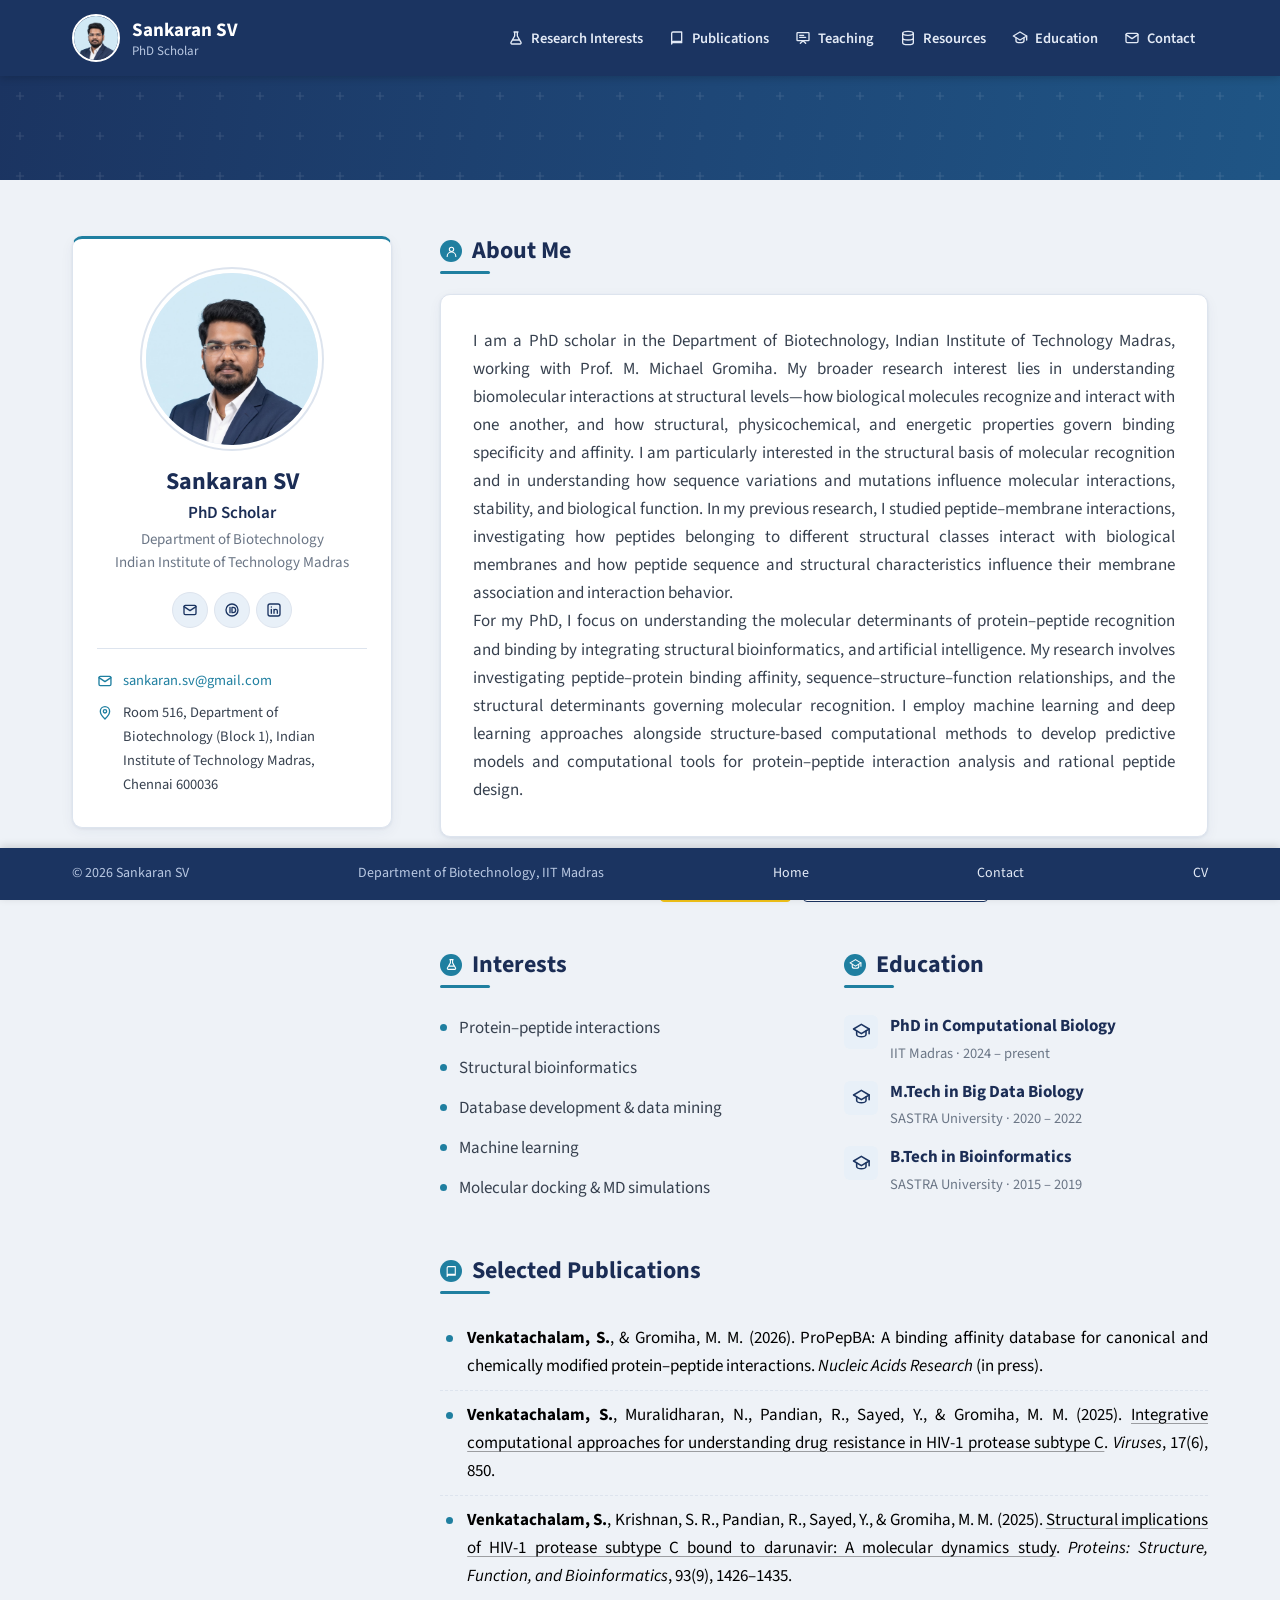
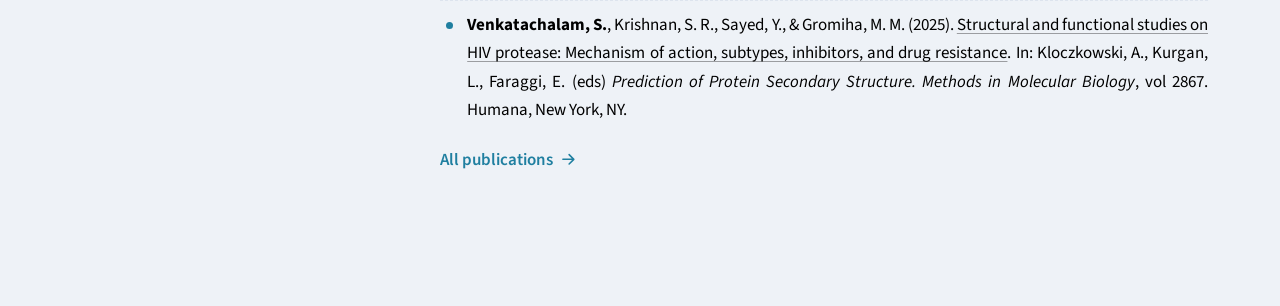
==== commit 53d48471: "Add files via upload" ====
--- a/index.html
+++ b/index.html
@@ -3,64 +3,41 @@
 <head>
   <meta charset="UTF-8">
   <meta name="viewport" content="width=device-width, initial-scale=1.0">
-  <meta name="description" content="Academic homepage of Your Name — PhD scholar in bioinformatics.">
-  <title>Your Name | PhD Scholar, Bioinformatics</title>
+  <meta name="description" content="Academic homepage of Sankaran SV — PhD scholar, Department of Biotechnology, IIT Madras.">
+  <title>Sankaran SV | PhD Scholar, IIT Madras</title>
   <link rel="preconnect" href="https://fonts.googleapis.com">
   <link rel="preconnect" href="https://fonts.gstatic.com" crossorigin>
-  <link href="https://fonts.googleapis.com/css2?family=Alegreya:wght@500;700&family=Source+Sans+3:ital,wght@0,400;0,600;0,700;1,400&display=swap" rel="stylesheet">
+  <link href="https://fonts.googleapis.com/css2?family=Source+Sans+3:ital,wght@0,400;0,600;0,700;1,400&display=swap" rel="stylesheet">
   <link rel="stylesheet" href="styles.css">
 </head>
 <body>
 
-<header class="site-header">
-  <div class="container nav">
-    <a href="index.html" class="brand" aria-label="Home">
-      
-      <span class="brand-text">
-        <span class="brand-name">Sankaran SV</span>
-        <span class="brand-sub">PhD Scholar</span>
-      </span>
-    </a>
-    <button class="menu-toggle" id="menuToggle" aria-label="Open menu" aria-expanded="false"><svg class="i" viewBox="0 0 24 24"><path d="M4 7h16M4 12h16M4 17h16"/></svg></button>
-    <nav aria-label="Main">
-      <ul class="nav-links" id="navLinks">
-        <li><a href="research.html"><svg class="i" viewBox="0 0 24 24"><path d="M9 3h6M10 3v6L4.5 18.5A1.7 1.7 0 0 0 6 21h12a1.7 1.7 0 0 0 1.5-2.5L14 9V3M7 15h10"/></svg><span>Research Interests</span></a></li>
-        <li><a href="publications.html"><svg class="i" viewBox="0 0 24 24"><path d="M4 19V5a2 2 0 0 1 2-2h13v16H6a2 2 0 0 0-2 2zM4 19a2 2 0 0 1 2-2h13"/></svg><span>Publications</span></a></li>
-        <li><a href="teaching.html"><svg class="i" viewBox="0 0 24 24"><rect x="3" y="4" width="18" height="12" rx="1"/><path d="M8 20l4-4 4 4M7 8h6M7 11h9"/></svg><span>Teaching</span></a></li>
-        <li><a href="resources.html"><svg class="i" viewBox="0 0 24 24"><ellipse cx="12" cy="5" rx="8" ry="3"/><path d="M4 5v7c0 1.7 3.6 3 8 3s8-1.3 8-3V5M4 12v7c0 1.7 3.6 3 8 3s8-1.3 8-3v-7"/></svg><span>Resources</span></a></li>
-        <li><a href="education.html"><svg class="i" viewBox="0 0 24 24"><path d="M2 9l10-6 10 6-10 6z"/><path d="M6 11.5V16c0 1.5 2.7 3 6 3s6-1.5 6-3v-4.5M22 9v6"/></svg><span>Education</span></a></li>
-        <li><a href="contact.html"><svg class="i" viewBox="0 0 24 24"><rect x="3" y="5" width="18" height="14" rx="2"/><path d="M3 7l9 6 9-6"/></svg><span>Contact</span></a></li>
-        <li><a href="cv.html"><svg class="i" viewBox="0 0 24 24"><path d="M14 3H7a2 2 0 0 0-2 2v14a2 2 0 0 0 2 2h10a2 2 0 0 0 2-2V8z"/><path d="M14 3v5h5M9 13h6M9 17h6"/></svg><span>CV</span></a></li>
-      </ul>
-    </nav>
-  </div>
-</header>
+<!-- Header and footer come from layout.js (edit them there) -->
+<script src="layout.js"></script>
 
 <main>
+  <section class="hero-band">
+  </section>
   <section class="page-body">
     <div class="container profile-grid">
 
       <aside class="card profile-card">
         <div class="avatar">
-          <!-- Put your photo in this folder as profile.jpg -->
-          <img src="Sankaran_SV.jpg" alt="Photo of Your Name">
-          <span class="initials">YN</span>
+          <!-- Your photo: keep Sankaran_SV.jpg in this folder -->
+          <img src="Sankaran_SV.jpg" alt="Photo of Sankaran SV">
+          <span class="initials">SS</span>
         </div>
         <h2>Sankaran SV</h2>
         <div class="role">PhD Scholar</div>
         <div class="org">Department of Biotechnology<br>Indian Institute of Technology Madras</div>
         <div class="icons">
-          <a href="mailsankaran.sv@gmail.com" title="Email" aria-label="Email"><svg class="i" viewBox="0 0 24 24"><rect x="3" y="5" width="18" height="14" rx="2"/><path d="M3 7l9 6 9-6"/></svg></a>
-          <!-- <a href="https://scholar.google.com/citations?user=1OGzetcAAAAJ&hl=en&oi=ao" title="Google Scholar" aria-label="Google Scholar" target="_blank" rel="noopener"><svg class="i" viewBox="0 0 24 24"><path d="M2 9l10-6 10 6-10 6z"/><path d="M6 11.5V16c0 1.5 2.7 3 6 3s6-1.5 6-3v-4.5"/></svg></a> !-->
+          <a href="mailto:sankaran.sv@gmail.com" title="Email" aria-label="Email"><svg class="i" viewBox="0 0 24 24"><rect x="3" y="5" width="18" height="14" rx="2"/><path d="M3 7l9 6 9-6"/></svg></a>
           <a href="https://orcid.org/" title="ORCID" aria-label="ORCID" target="_blank" rel="noopener"><svg class="i" viewBox="0 0 24 24"><circle cx="12" cy="12" r="9"/><path d="M9 8v8M12 8h1.5a4 4 0 0 1 0 8H12z"/></svg></a>
-          <!-- <a href="https://www.researchgate.net/" title="ResearchGate" aria-label="ResearchGate" target="_blank" rel="noopener"><svg class="i" viewBox="0 0 24 24"><rect x="3" y="3" width="18" height="18" rx="3"/><path d="M8 17V8h3a2.5 2.5 0 0 1 0 5H8M11 13l3 4"/></svg></a> -->
-          <!-- <a href="https://github.com/" title="GitHub" aria-label="GitHub" target="_blank" rel="noopener"><svg class="i" viewBox="0 0 24 24"><path d="M9 19c-4 1.5-4-2-6-2.5M15 21v-3.5a3 3 0 0 0-.9-2.4c3-.3 6-1.5 6-6.6a5 5 0 0 0-1.4-3.6 4.7 4.7 0 0 0-.1-3.5s-1.1-.3-3.6 1.4a12.4 12.4 0 0 0-6.5 0C6 1.1 4.9 1.4 4.9 1.4a4.7 4.7 0 0 0-.1 3.5A5 5 0 0 0 3.4 8.5c0 5.1 3 6.3 6 6.6a3 3 0 0 0-.9 2.4V21"/></svg></a> -->
           <a href="https://www.linkedin.com/" title="LinkedIn" aria-label="LinkedIn" target="_blank" rel="noopener"><svg class="i" viewBox="0 0 24 24"><rect x="3" y="3" width="18" height="18" rx="3"/><path d="M8 11v6M8 7.5v.01M12 17v-6M12 13.5a2.5 2.5 0 0 1 5 0V17"/></svg></a>
         </div>
-  
         <div class="profile-meta">
-          <div><svg class="i" viewBox="0 0 24 24"><rect x="3" y="5" width="18" height="14" rx="2"/><path d="M3 7l9 6 9-6"/></svg><a href="mailto:you@university.edu">mailsankaran.sv@gmail.com</a></div>
-          <div><svg class="i" viewBox="0 0 24 24"><path d="M12 21s-7-6.2-7-11.5a7 7 0 0 1 14 0C19 14.8 12 21 12 21z"/><circle cx="12" cy="9.5" r="2.5"/></svg><span>Room 517, Department of Biotechnology (Block 1), Indian Institute of Technology Madras, Chennai 600036</span></div>
+          <div><svg class="i" viewBox="0 0 24 24"><rect x="3" y="5" width="18" height="14" rx="2"/><path d="M3 7l9 6 9-6"/></svg><a href="mailto:sankaran.sv@gmail.com">sankaran.sv@gmail.com</a></div>
+          <div><svg class="i" viewBox="0 0 24 24"><path d="M12 21s-7-6.2-7-11.5a7 7 0 0 1 14 0C19 14.8 12 21 12 21z"/><circle cx="12" cy="9.5" r="2.5"/></svg><span>Room 516, Department of Biotechnology (Block 1), Indian Institute of Technology Madras, Chennai 600036</span></div>
         </div>
       </aside>
 
@@ -68,9 +45,15 @@
         <section class="block">
           <h2 class="section-h"><span class="dot"><svg class="i" viewBox="0 0 24 24"><circle cx="12" cy="8" r="4"/><path d="M4 21a8 8 0 0 1 16 0"/></svg></span>About Me</h2>
           <div class="card bio-card">
-            <p>I am a PhD scholar in the Department of Biotechnology, Indian Institute of Technology Madras working with
-               Prof. Michael Gromiha. My research combines structural bioinformatics, curated biological
-               datasets and artificial intelligence (AI) to understand how peptides recognise and bind proteins.</p>            
+            <p>I am a PhD scholar in the Department of Biotechnology, Indian Institute of Technology Madras, working with Prof. M. Michael Gromiha.
+               My broader research interest lies in understanding biomolecular interactions at structural levels—how biological molecules recognize and interact with one another, and how structural, physicochemical, 
+               and energetic properties govern binding specificity and affinity. I am particularly interested in the structural basis of molecular recognition and in understanding how sequence variations and mutations influence molecular interactions,
+              stability, and biological function. In my previous research, I studied peptide–membrane interactions, investigating how peptides belonging to different structural classes interact with biological membranes and how peptide sequence and structural
+              characteristics influence their membrane association and interaction behavior.
+              <br>
+                For my PhD, I focus on understanding the molecular determinants of protein–peptide recognition and binding by integrating structural bioinformatics, and artificial intelligence. My research involves investigating peptide–protein binding affinity, 
+              sequence–structure–function relationships, and the structural determinants governing molecular recognition. I employ machine learning and deep learning approaches alongside structure-based computational methods to develop predictive models and computational 
+              tools for protein–peptide interaction analysis and rational peptide design.</p>
           </div>
           <div class="home-actions">
             <a class="btn btn-gold" href="research.html"><svg class="i" viewBox="0 0 24 24"><path d="M9 3h6M10 3v6L4.5 18.5A1.7 1.7 0 0 0 6 21h12a1.7 1.7 0 0 0 1.5-2.5L14 9V3M7 15h10"/></svg> Research</a>
@@ -93,38 +76,21 @@
             <h2 class="section-h"><span class="dot"><svg class="i" viewBox="0 0 24 24"><path d="M2 9l10-6 10 6-10 6z"/><path d="M6 11.5V16c0 1.5 2.7 3 6 3s6-1.5 6-3v-4.5M22 9v6"/></svg></span>Education</h2>
             <ul class="edu-mini">
               <li><div class="cap"><svg class="i" viewBox="0 0 24 24"><path d="M2 9l10-6 10 6-10 6z"/><path d="M6 11.5V16c0 1.5 2.7 3 6 3s6-1.5 6-3v-4.5M22 9v6"/></svg></div><div><strong>PhD in Computational Biology</strong><span>IIT Madras · 2024 – present</span></div></li>
-              <li><div class="cap"><svg class="i" viewBox="0 0 24 24"><path d="M2 9l10-6 10 6-10 6z"/><path d="M6 11.5V16c0 1.5 2.7 3 6 3s6-1.5 6-3v-4.5M22 9v6"/></svg></div><div><strong>M.Tech in Bigdata Biology</strong><span>SASTRA University · 2020 – 2022</span></div></li>
-              <li><div class="cap"><svg class="i" viewBox="0 0 24 24"><path d="M2 9l10-6 10 6-10 6z"/><path d="M6 11.5V16c0 1.5 2.7 3 6 3s6-1.5 6-3v-4.5M22 9v6"/></svg></div><div><strong>B.Tech  in Bioinformatics</strong><span>SASTRA University · 2015 – 2019</span></div></li>
+              <li><div class="cap"><svg class="i" viewBox="0 0 24 24"><path d="M2 9l10-6 10 6-10 6z"/><path d="M6 11.5V16c0 1.5 2.7 3 6 3s6-1.5 6-3v-4.5M22 9v6"/></svg></div><div><strong>M.Tech in Big Data Biology</strong><span>SASTRA University · 2020 – 2022</span></div></li>
+              <li><div class="cap"><svg class="i" viewBox="0 0 24 24"><path d="M2 9l10-6 10 6-10 6z"/><path d="M6 11.5V16c0 1.5 2.7 3 6 3s6-1.5 6-3v-4.5M22 9v6"/></svg></div><div><strong>B.Tech in Bioinformatics</strong><span>SASTRA University · 2015 – 2019</span></div></li>
             </ul>
           </div>
         </section>
 
-        
         <section class="block" style="margin-bottom:0">
           <h2 class="section-h"><span class="dot"><svg class="i" viewBox="0 0 24 24"><path d="M4 19V5a2 2 0 0 1 2-2h13v16H6a2 2 0 0 0-2 2zM4 19a2 2 0 0 1 2-2h13"/></svg></span>Selected Publications</h2>
-          <ol class="sel-pubs">
-            <li>
-              <ul>Sankaran Venkatachalam and M Michael Gromiha (2026). 
-                ProPepBA: A Binding Affinity Database for Canonical and Chemically Modified Protein-Peptide Interactions. 
-                Nucleic Acid Research, <i>(in press)</i></ul>
-            </li>
-            <li>
-              <ul>Venkatachalam, S., Muralidharan, N., Pandian, R., Sayed, Y., & Gromiha, M. M. (2025). 
-                Integrative Computational Approaches for Understanding Drug Resistance in HIV-1 Protease Subtype C. 
-                Viruses, 17(6), 850.</ul>
-            </li>
-          <li>
-            <ul><strong>Venkatachalam, S.</strong>, Krishnan, S. R., Pandian, R., Sayed, Y., & Gromiha, M. M. (2025). 
-              Structural Implications of HIV‐1 Protease Subtype C Bound to Darunavir: A Molecular Dynamics Study. 
-              Proteins: Structure, Function, and Bioinformatics. 93 (9), 1426-1435</ul>
-          </li>
-          <li>
-            <ul> <strong> Sankaran, S. V.</strong>, Saiba, R., Sikdar, S., & Vemparala, S. (2024). 
-              Correlation Between Antimicrobial Structural Classes and Membrane Partitioning: Role of Emerging Lipid Packing Defects. 
-              The Journal of membrane biology, 257(5-6), 307–321. 
-            </ul>
-          </li>
-          </ol>
+          <ul class="cite-list">
+            
+          <li><b>Venkatachalam, S.</b>, &amp; Gromiha, M. M. (2026). ProPepBA: A binding affinity database for canonical and chemically modified protein–peptide interactions. <i>Nucleic Acids Research</i> (in press).</li>
+          <li><b>Venkatachalam, S.</b>, Muralidharan, N., Pandian, R., Sayed, Y., &amp; Gromiha, M. M. (2025). <a class="pt" href="https://doi.org/10.3390/v17060850" target="_blank" rel="noopener">Integrative computational approaches for understanding drug resistance in HIV-1 protease subtype C</a>. <i>Viruses</i>, 17(6), 850.</li>
+          <li><b>Venkatachalam, S.</b>, Krishnan, S. R., Pandian, R., Sayed, Y., &amp; Gromiha, M. M. (2025). <a class="pt" href="https://doi.org/10.1002/prot.26817" target="_blank" rel="noopener">Structural implications of HIV-1 protease subtype C bound to darunavir: A molecular dynamics study</a>. <i>Proteins: Structure, Function, and Bioinformatics</i>, 93(9), 1426–1435.</li>
+          <li><b>Venkatachalam, S.</b>, Krishnan, S. R., Sayed, Y., &amp; Gromiha, M. M. (2025). <a class="pt" href="https://doi.org/10.1007/978-1-0716-4196-5_11" target="_blank" rel="noopener">Structural and functional studies on HIV protease: Mechanism of action, subtypes, inhibitors, and drug resistance</a>. In: Kloczkowski, A., Kurgan, L., Faraggi, E. (eds) <i>Prediction of Protein Secondary Structure. Methods in Molecular Biology</i>, vol 2867. Humana, New York, NY.</li>
+          </ul>
           <a class="more-link" href="publications.html">All publications <svg class="i" viewBox="0 0 24 24"><path d="M5 12h14M13 6l6 6-6 6"/></svg></a>
         </section>
       </div>
@@ -133,13 +99,6 @@
   </section>
 </main>
 
-<footer>
-  <div class="container foot">
-    <span>© <span id="year">2026</span> Your Name · Department of Bioinformatics, Your University</span>
-    <span><a href="index.html">Home</a> · <a href="contact.html">Contact</a> · <a href="cv.html">CV</a></span>
-  </div>
-</footer>
-
 <script src="script.js"></script>
 </body>
 </html>
--- a/styles.css
+++ b/styles.css
@@ -18,9 +18,11 @@
   --soft: #e8f0f8;
   --radius: 10px;
   --shadow: 0 1px 3px rgba(27,52,97,.08), 0 4px 14px rgba(27,52,97,.05);
-  --serif: "Alegreya", Georgia, "Times New Roman", serif;
+  --serif: "Source Sans 3", "Source Sans Pro", system-ui, -apple-system, "Segoe UI", Roboto, sans-serif;   /* same font everywhere */
   --sans: "Source Sans 3", "Source Sans Pro", system-ui, -apple-system, "Segoe UI", Roboto, sans-serif;
   --gutter: clamp(16px, 4vw, 32px);
+  --head-h: 76px;
+  --foot-h: 52px;
 }
 
 *, *::before, *::after { margin: 0; padding: 0; box-sizing: border-box; }
@@ -31,6 +33,7 @@
   line-height: 1.65; color: var(--text); background: var(--bg);
   -webkit-font-smoothing: antialiased;
   min-height: 100vh; display: flex; flex-direction: column;
+  padding-top: var(--head-h); padding-bottom: var(--foot-h);
 }
 main { flex: 1; }
 a { color: var(--teal); text-decoration: none; }
@@ -43,10 +46,9 @@
 /* =========================================================
    HEADER / NAVIGATION  (solid navy, gold active underline)
    ========================================================= */
-.site-header { position: sticky; top: 0; z-index: 100; background: var(--navy); box-shadow: 0 2px 8px rgba(0,0,0,.18); }
-.nav { display: flex; align-items: stretch; justify-content: space-between; min-height: 76px; gap: 24px; }
-.site-header .container { max-width: 1400px; }
-@media (max-width: 1480px) and (min-width: 1241px) { .brand-sub { display: none; } .nav-links a { padding: 0 11px; } }
+.site-header { position: fixed; top: 0; left: 0; right: 0; z-index: 100; background: var(--navy); box-shadow: 0 2px 8px rgba(0,0,0,.18); }
+.nav { display: flex; align-items: stretch; justify-content: space-between; min-height: var(--head-h); gap: 24px; }
+@media (max-width: 1200px) and (min-width: 1041px) { .nav-links a { padding: 0 10px; } }
 .brand { display: flex; align-items: center; gap: 12px; color: #fff; padding: 10px 0; min-width: 0; }
 .brand:hover { color: #fff; text-decoration: none; }
 .brand-mark {
@@ -94,7 +96,7 @@
 }
 .hero-band > .container { position: relative; }
 .hero-band h1 { font-family: var(--serif); color: var(--gold-text); font-size: clamp(28px, 4.2vw, 42px); margin-bottom: 6px; }
-.hero-band p { color: #eef3fb; font-size: clamp(16px, 1.6vw, 20px); max-width: 820px; margin: 0 auto; }
+.hero-band p { color: #eef3fb; font-size: clamp(16px, 1.6vw, 20px); }
 .crumbs { font-size: 13.5px; color: #b9c8e2; margin-bottom: 10px; }
 .crumbs a { color: #dfe8f6; }
 .crumbs a:hover { color: #fff; }
@@ -228,7 +230,7 @@
 /* =========================================================
    RESEARCH
    ========================================================= */
-.lead { font-size: 1.08em; max-width: 860px; margin-bottom: 32px; }
+.lead { font-size: 1.08em; margin-bottom: 32px; }
 .theme-grid { display: grid; grid-template-columns: repeat(auto-fit, minmax(min(100%, 420px), 1fr)); gap: 18px; }
 .theme { padding: clamp(20px, 2.6vw, 28px); border-top: 3px solid var(--teal); }
 .theme:nth-child(2) { border-top-color: #7b3fa0; }
@@ -341,15 +343,15 @@
 /* =========================================================
    FOOTER
    ========================================================= */
-footer { background: var(--navy); color: #b9c8e2; padding: 24px 0; font-size: 14.5px; }
-.foot { display: flex; justify-content: space-between; align-items: center; gap: 10px; flex-wrap: wrap; }
+footer { position: fixed; left: 0; right: 0; bottom: 0; z-index: 90; background: var(--navy); color: #b9c8e2; font-size: 14px; box-shadow: 0 -2px 8px rgba(0,0,0,.15); }
+.foot { display: flex; justify-content: space-between; align-items: center; gap: 4px 20px; flex-wrap: wrap; min-height: var(--foot-h); padding-top: 6px; padding-bottom: 6px; }
 .foot a { color: #e3eaf6; }
 .foot a:hover { color: var(--gold); }
 
 /* =========================================================
    RESPONSIVE — tablet & phone
    ========================================================= */
-@media (max-width: 1240px) {           /* collapse 7-item menu to a button */
+@media (max-width: 1040px) {           /* collapse 7-item menu to a button */
   .menu-toggle { display: inline-flex; }
   .nav { position: relative; flex-wrap: wrap; }
   .nav > nav { width: 100%; display: block; }
@@ -357,13 +359,13 @@
     display: none; flex-direction: column; width: 100%;
     padding: 4px 0 12px; border-top: 1px solid rgba(255,255,255,.12);
   }
-  .nav-links.open { display: flex; }
+  .nav-links.open { display: flex; max-height: calc(100vh - var(--head-h) - var(--foot-h)); overflow-y: auto; }
   .nav-links li { width: 100%; }
   .nav-links a { flex: 1; padding: 13px 12px; border-top: 0; border-bottom: 0; border-left: 3px solid transparent; }
   .nav-links a.active { border-left-color: var(--gold); }
   .nav-links svg.i { width: 18px; height: 18px; }
 }
-@media (min-width: 700px) and (max-width: 1240px) {   /* tablet: two-column menu */
+@media (min-width: 700px) and (max-width: 1040px) {   /* tablet: two-column menu */
   .nav-links.open { display: grid; grid-template-columns: 1fr 1fr; column-gap: 12px; }
 }
 @media (max-width: 960px) {
@@ -372,7 +374,9 @@
   .cv-grid { grid-template-columns: 1fr; }
 }
 @media (max-width: 560px) {
-  .nav { min-height: 64px; }
+  :root { --head-h: 64px; --foot-h: 76px; }
+  .foot { justify-content: space-evenly; text-align: center; font-size: 13px; }
+  .foot > span { flex-basis: 100%; }
   .brand-mark { width: 40px; height: 40px; font-size: 16px; }
   .brand-name { font-size: 17px; }
   .brand-sub { display: none; }
@@ -385,3 +389,74 @@
   .btn { width: 100%; }
   .cv-bar > div:last-child { width: 100%; }
 }
+
+/* =========================================================
+   JUSTIFIED TEXT — every paragraph and list line
+   ========================================================= */
+main p, main li, main dd, main td, .p-cite {
+  text-align: justify; text-justify: inter-word; hyphens: auto; -webkit-hyphens: auto;
+}
+.hero-band p { text-align: justify; text-align-last: center; }
+.profile-card .org, .profile-card .role { text-align: center; }
+
+/* =========================================================
+   PUBLICATIONS — plain list (no cards)
+   ========================================================= */
+.pub-year { font: 700 20px var(--serif); color: var(--navy); margin: 26px 0 6px; padding-bottom: 6px; border-bottom: 1px solid var(--line); }
+.pub-year:first-of-type { margin-top: 0; }
+/* Publications shown as a bullet list */
+.cite-list { list-style: none; padding-left: 0; margin: 0; }
+.cite-list li { position: relative; padding-left: 1.6em !important; }
+.cite-list li::before {
+  content: ""; position: absolute; left: 0.35em; top: calc(10px + 0.62em);
+  width: 7px; height: 7px; border-radius: 50%; background: var(--teal);
+}
+.cite-list li { padding: 10px 0 10px 6px; border-bottom: 1px dashed var(--line); }
+.cite-list li:last-child { border-bottom: none; }
+.cite-list li::marker { color: var(--teal); font-weight: 700; }
+.cite-list b { color: var(--ink); }
+.cite-list .jt { font-style: italic; }
+.cite-list .status { display: inline; font-size: .85em; text-transform: none; letter-spacing: 0; color: #8a6a00; background: #fdf6dc; border: 1px solid #f0dc8c; border-radius: 4px; padding: 0 6px; }
+.pub-note { margin-top: 24px; color: var(--muted); font-size: 14.5px; }
+
+/* =========================================================
+   HEADER PHOTO (circle, always shown next to the name)
+   ========================================================= */
+.brand-photo {
+  width: 48px; height: 48px; border-radius: 50%; overflow: hidden; flex-shrink: 0;
+  border: 2px solid #fff; background: #dfe8f6; display: grid; place-items: center;
+}
+.brand-photo img { width: 100%; height: 100%; object-fit: cover; }
+.brand-photo .ini { display: none; font-weight: 700; font-size: 16px; color: var(--navy); }
+.brand-photo.no-img .ini { display: block; }
+@media (max-width: 560px) { .brand-photo { width: 42px; height: 42px; } }
+
+/* =========================================================
+   PUBLICATION LINKS — black titles that open the paper
+   ========================================================= */
+.cite-list li { color: #000; }
+.cite-list b { color: #000; }
+.cite-list a.pt { color: #000; font-weight: 400; text-decoration: underline; text-decoration-color: rgba(0,0,0,.35); text-underline-offset: 3px; }
+.cite-list a.pt:hover { color: #000; text-decoration-color: #000; text-decoration-thickness: 2px; }
+.pub-year { font-family: var(--sans); }
+
+/* =========================================================
+   RESEARCH — one wide card per theme, image alternates side
+   ========================================================= */
+.theme-list { display: flex; flex-direction: column; gap: 22px; }
+.theme-row { display: grid; grid-template-columns: 1.3fr 1fr; overflow: hidden; border-top: 3px solid var(--teal); }
+.theme-row:nth-child(5n+2) { border-top-color: #7b3fa0; }
+.theme-row:nth-child(5n+3) { border-top-color: #e08a1e; }
+.theme-row:nth-child(5n+4) { border-top-color: #c0392b; }
+.theme-row:nth-child(5n+5) { border-top-color: var(--navy); }
+.theme-body { padding: clamp(22px, 3vw, 36px); display: flex; flex-direction: column; justify-content: center; }
+.theme-body h3 { font-size: clamp(19px, 1.9vw, 23px); }
+.theme-body p { margin-bottom: 14px; }
+.theme-media { background: var(--soft); min-height: 240px; }
+.theme-media img { width: 100%; height: 100%; object-fit: cover; }
+.theme-row:nth-child(even) { grid-template-columns: 1fr 1.3fr; }
+.theme-row:nth-child(even) .theme-media { order: -1; }
+@media (max-width: 760px) {
+  .theme-row, .theme-row:nth-child(even) { grid-template-columns: 1fr; }
+  .theme-row .theme-media, .theme-row:nth-child(even) .theme-media { order: -1; min-height: 0; aspect-ratio: 16 / 9; }
+}
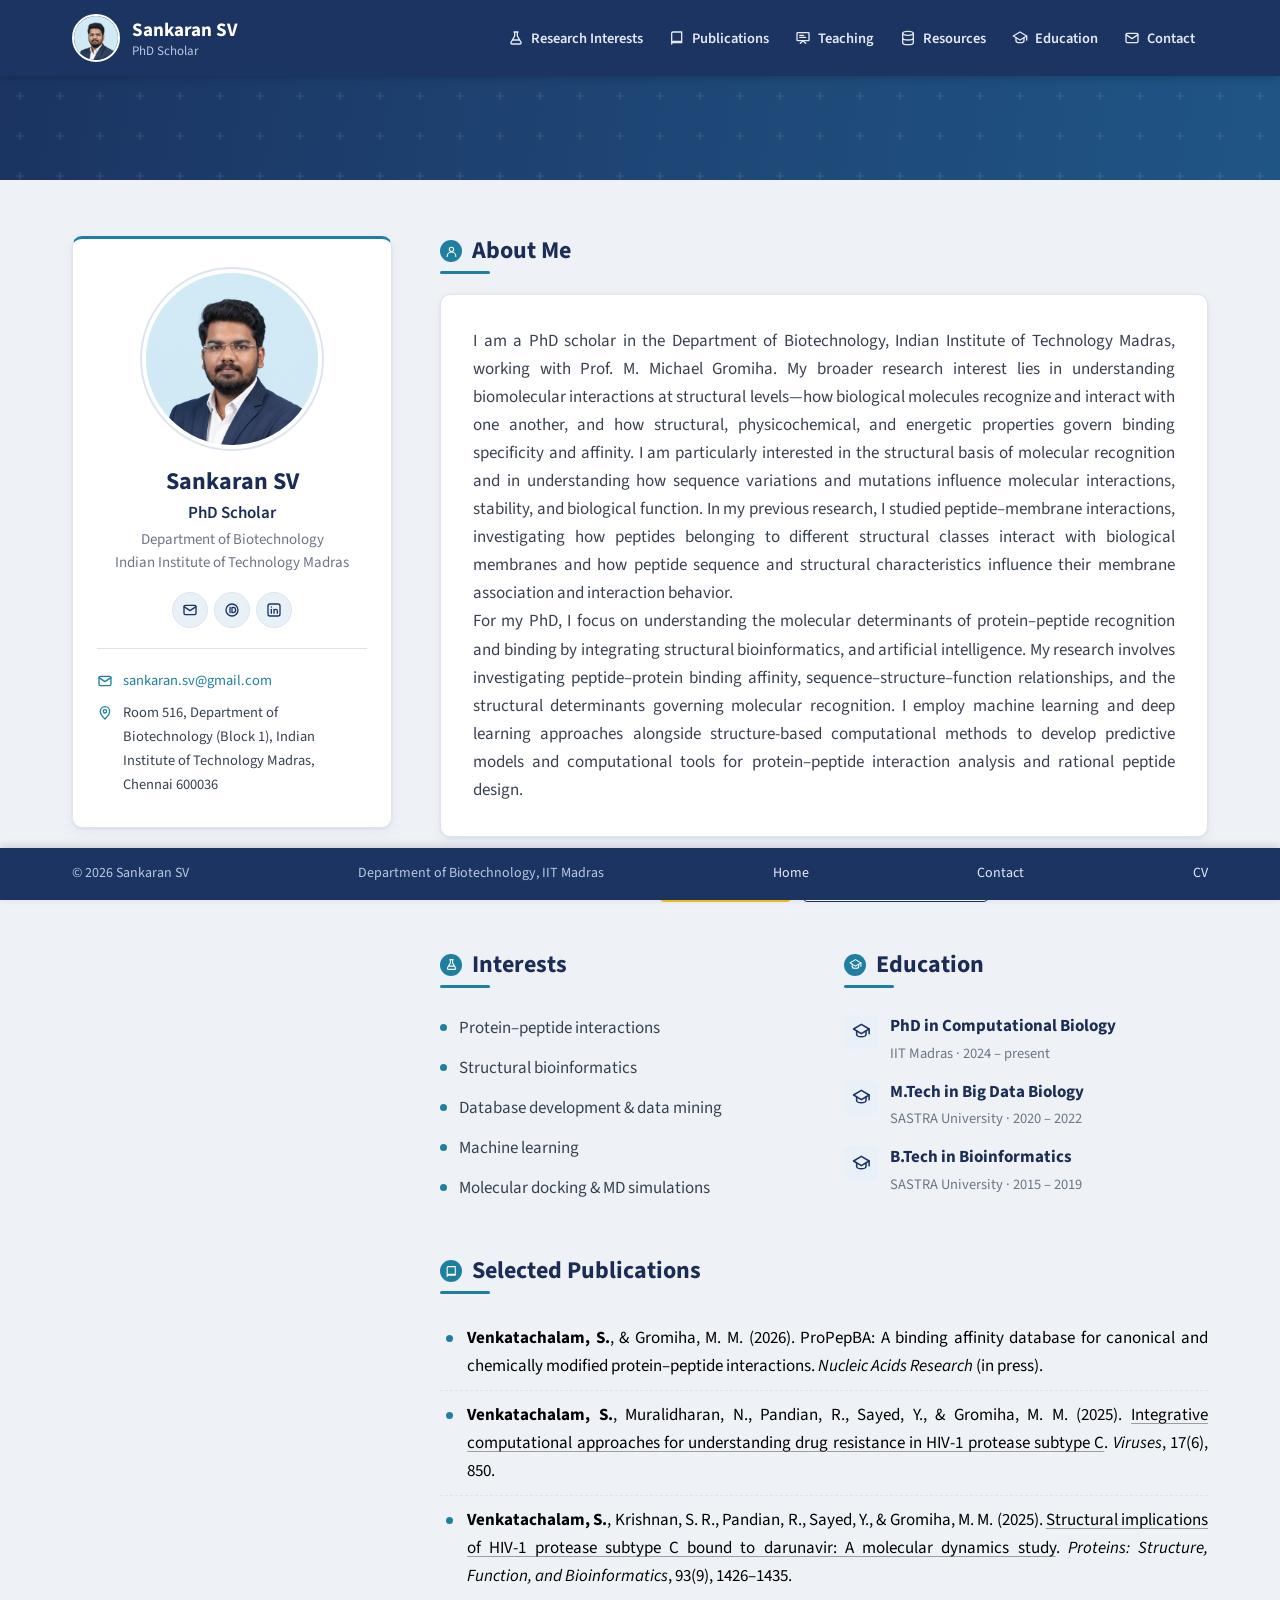
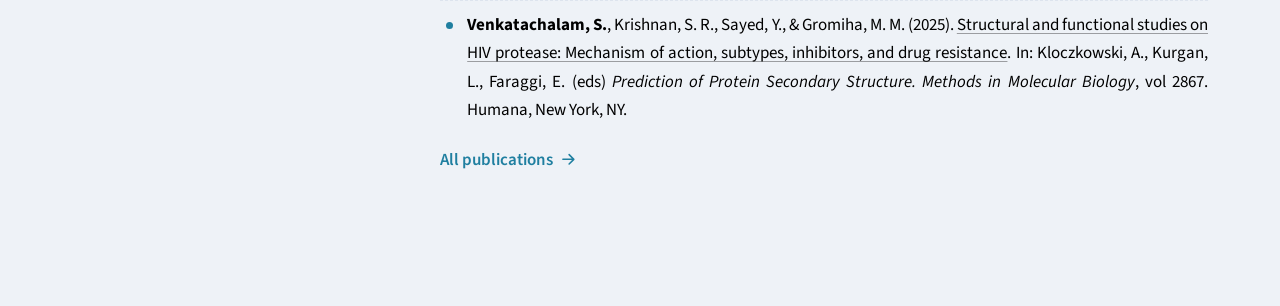
==== commit a04b6494: "Update index.html" ====
--- a/index.html
+++ b/index.html
@@ -16,6 +16,7 @@
 <script src="layout.js"></script>
 
 <main>
+  <!--Update Actions -->
   <section class="hero-band">
   </section>
   <section class="page-body">
@@ -32,7 +33,7 @@
         <div class="org">Department of Biotechnology<br>Indian Institute of Technology Madras</div>
         <div class="icons">
           <a href="mailto:sankaran.sv@gmail.com" title="Email" aria-label="Email"><svg class="i" viewBox="0 0 24 24"><rect x="3" y="5" width="18" height="14" rx="2"/><path d="M3 7l9 6 9-6"/></svg></a>
-          <a href="https://orcid.org/" title="ORCID" aria-label="ORCID" target="_blank" rel="noopener"><svg class="i" viewBox="0 0 24 24"><circle cx="12" cy="12" r="9"/><path d="M9 8v8M12 8h1.5a4 4 0 0 1 0 8H12z"/></svg></a>
+          <a href="https://orcid.org/0009-0004-0771-1689" title="ORCID" aria-label="ORCID" target="_blank" rel="noopener"><svg class="i" viewBox="0 0 24 24"><circle cx="12" cy="12" r="9"/><path d="M9 8v8M12 8h1.5a4 4 0 0 1 0 8H12z"/></svg></a>
           <a href="https://www.linkedin.com/" title="LinkedIn" aria-label="LinkedIn" target="_blank" rel="noopener"><svg class="i" viewBox="0 0 24 24"><rect x="3" y="3" width="18" height="18" rx="3"/><path d="M8 11v6M8 7.5v.01M12 17v-6M12 13.5a2.5 2.5 0 0 1 5 0V17"/></svg></a>
         </div>
         <div class="profile-meta">
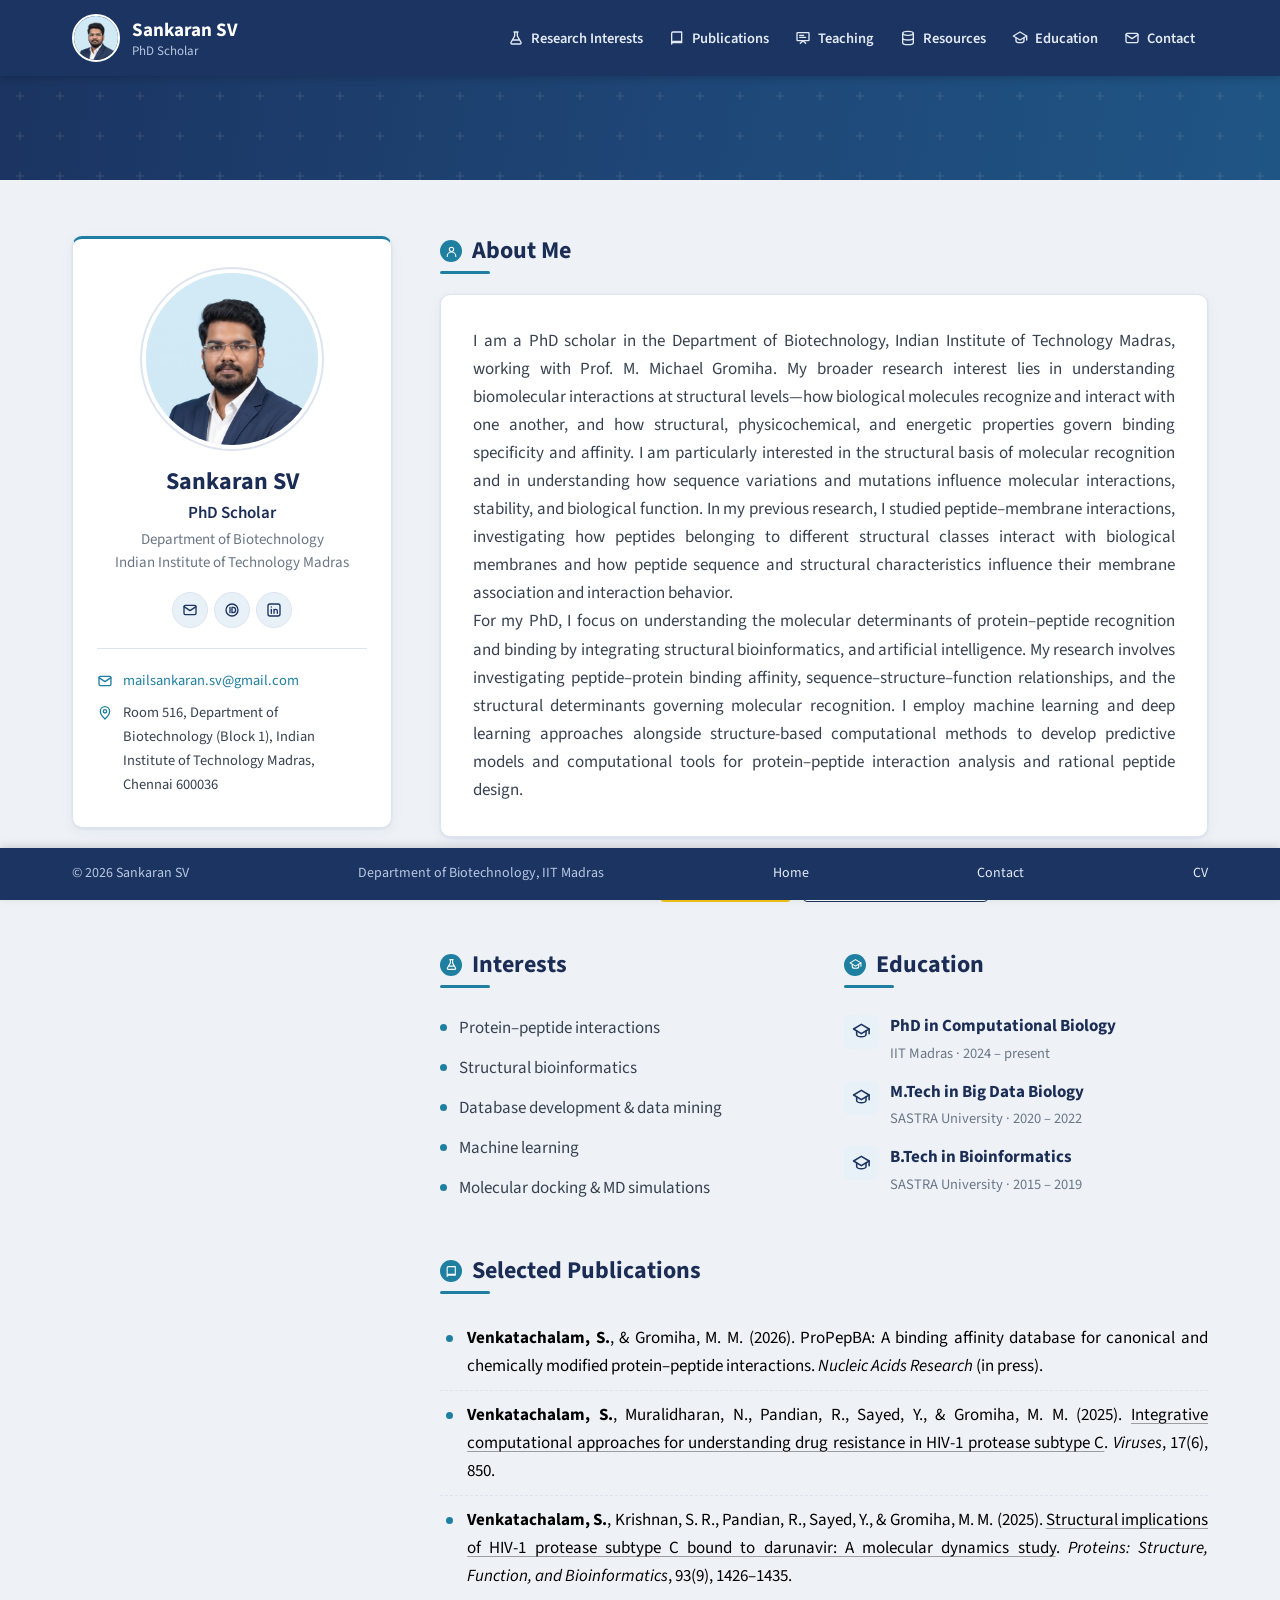
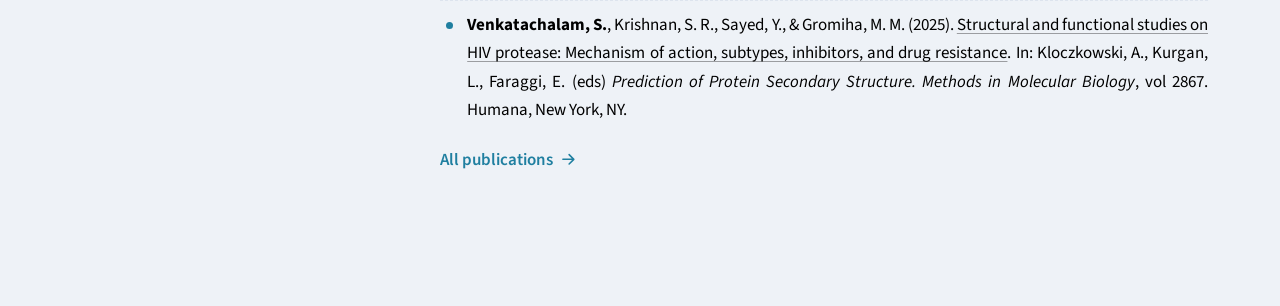
==== commit e4c7dffb: "Update index.html" ====
--- a/index.html
+++ b/index.html
@@ -32,12 +32,12 @@
         <div class="role">PhD Scholar</div>
         <div class="org">Department of Biotechnology<br>Indian Institute of Technology Madras</div>
         <div class="icons">
-          <a href="mailto:sankaran.sv@gmail.com" title="Email" aria-label="Email"><svg class="i" viewBox="0 0 24 24"><rect x="3" y="5" width="18" height="14" rx="2"/><path d="M3 7l9 6 9-6"/></svg></a>
+          <a href="mailto:mailsankaran.sv@gmail.com" title="Email" aria-label="Email"><svg class="i" viewBox="0 0 24 24"><rect x="3" y="5" width="18" height="14" rx="2"/><path d="M3 7l9 6 9-6"/></svg></a>
           <a href="https://orcid.org/0009-0004-0771-1689" title="ORCID" aria-label="ORCID" target="_blank" rel="noopener"><svg class="i" viewBox="0 0 24 24"><circle cx="12" cy="12" r="9"/><path d="M9 8v8M12 8h1.5a4 4 0 0 1 0 8H12z"/></svg></a>
           <a href="https://www.linkedin.com/" title="LinkedIn" aria-label="LinkedIn" target="_blank" rel="noopener"><svg class="i" viewBox="0 0 24 24"><rect x="3" y="3" width="18" height="18" rx="3"/><path d="M8 11v6M8 7.5v.01M12 17v-6M12 13.5a2.5 2.5 0 0 1 5 0V17"/></svg></a>
         </div>
         <div class="profile-meta">
-          <div><svg class="i" viewBox="0 0 24 24"><rect x="3" y="5" width="18" height="14" rx="2"/><path d="M3 7l9 6 9-6"/></svg><a href="mailto:sankaran.sv@gmail.com">sankaran.sv@gmail.com</a></div>
+          <div><svg class="i" viewBox="0 0 24 24"><rect x="3" y="5" width="18" height="14" rx="2"/><path d="M3 7l9 6 9-6"/></svg><a href="mailto:mailsankaran.sv@gmail.com">mailsankaran.sv@gmail.com</a></div>
           <div><svg class="i" viewBox="0 0 24 24"><path d="M12 21s-7-6.2-7-11.5a7 7 0 0 1 14 0C19 14.8 12 21 12 21z"/><circle cx="12" cy="9.5" r="2.5"/></svg><span>Room 516, Department of Biotechnology (Block 1), Indian Institute of Technology Madras, Chennai 600036</span></div>
         </div>
       </aside>
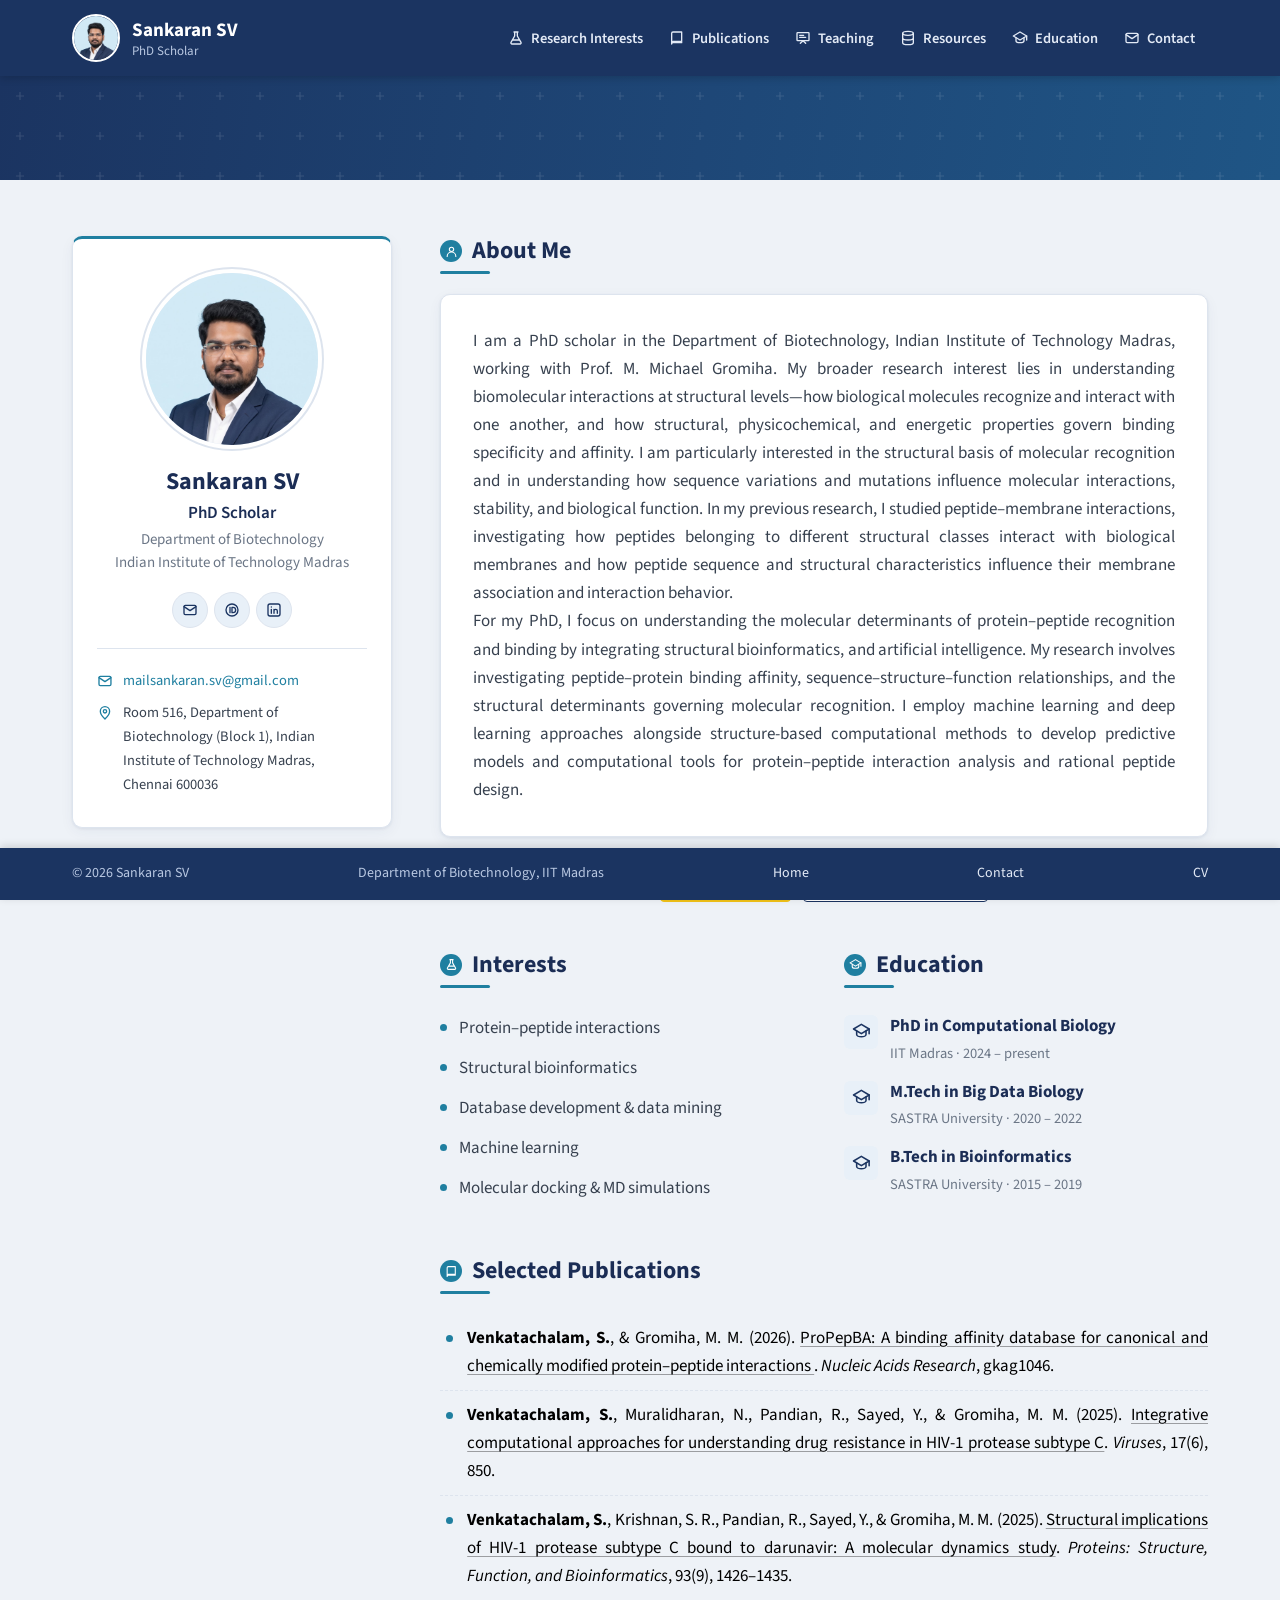
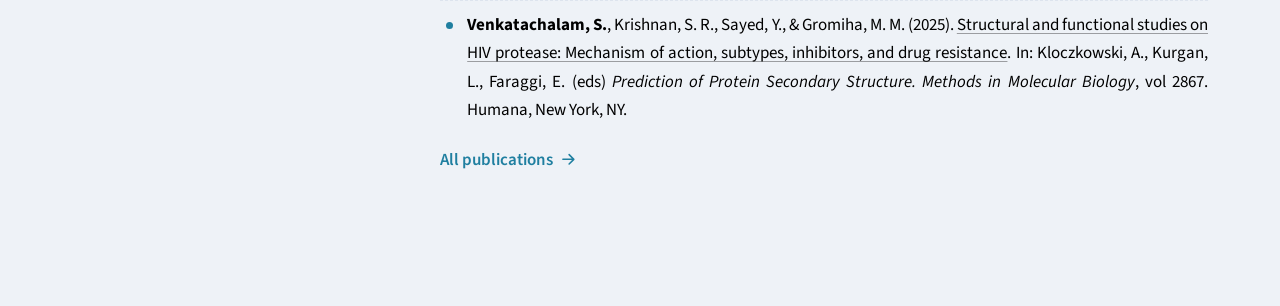
==== commit de4ee682: "Update index.html" ====
--- a/index.html
+++ b/index.html
@@ -87,7 +87,7 @@
           <h2 class="section-h"><span class="dot"><svg class="i" viewBox="0 0 24 24"><path d="M4 19V5a2 2 0 0 1 2-2h13v16H6a2 2 0 0 0-2 2zM4 19a2 2 0 0 1 2-2h13"/></svg></span>Selected Publications</h2>
           <ul class="cite-list">
             
-          <li><b>Venkatachalam, S.</b>, &amp; Gromiha, M. M. (2026). ProPepBA: A binding affinity database for canonical and chemically modified protein–peptide interactions. <i>Nucleic Acids Research</i> (in press).</li>
+          <li><b>Venkatachalam, S.</b>, &amp; Gromiha, M. M. (2026). <a class="pt" href="https://academic.oup.com/nar/advance-article/doi/10.1093/nar/gkag1046/8994523" target="_blank" rel="noopener"> ProPepBA: A binding affinity database for canonical and chemically modified protein–peptide interactions </a>. <i>Nucleic Acids Research</i>, gkag1046.</li>
           <li><b>Venkatachalam, S.</b>, Muralidharan, N., Pandian, R., Sayed, Y., &amp; Gromiha, M. M. (2025). <a class="pt" href="https://doi.org/10.3390/v17060850" target="_blank" rel="noopener">Integrative computational approaches for understanding drug resistance in HIV-1 protease subtype C</a>. <i>Viruses</i>, 17(6), 850.</li>
           <li><b>Venkatachalam, S.</b>, Krishnan, S. R., Pandian, R., Sayed, Y., &amp; Gromiha, M. M. (2025). <a class="pt" href="https://doi.org/10.1002/prot.26817" target="_blank" rel="noopener">Structural implications of HIV-1 protease subtype C bound to darunavir: A molecular dynamics study</a>. <i>Proteins: Structure, Function, and Bioinformatics</i>, 93(9), 1426–1435.</li>
           <li><b>Venkatachalam, S.</b>, Krishnan, S. R., Sayed, Y., &amp; Gromiha, M. M. (2025). <a class="pt" href="https://doi.org/10.1007/978-1-0716-4196-5_11" target="_blank" rel="noopener">Structural and functional studies on HIV protease: Mechanism of action, subtypes, inhibitors, and drug resistance</a>. In: Kloczkowski, A., Kurgan, L., Faraggi, E. (eds) <i>Prediction of Protein Secondary Structure. Methods in Molecular Biology</i>, vol 2867. Humana, New York, NY.</li>
